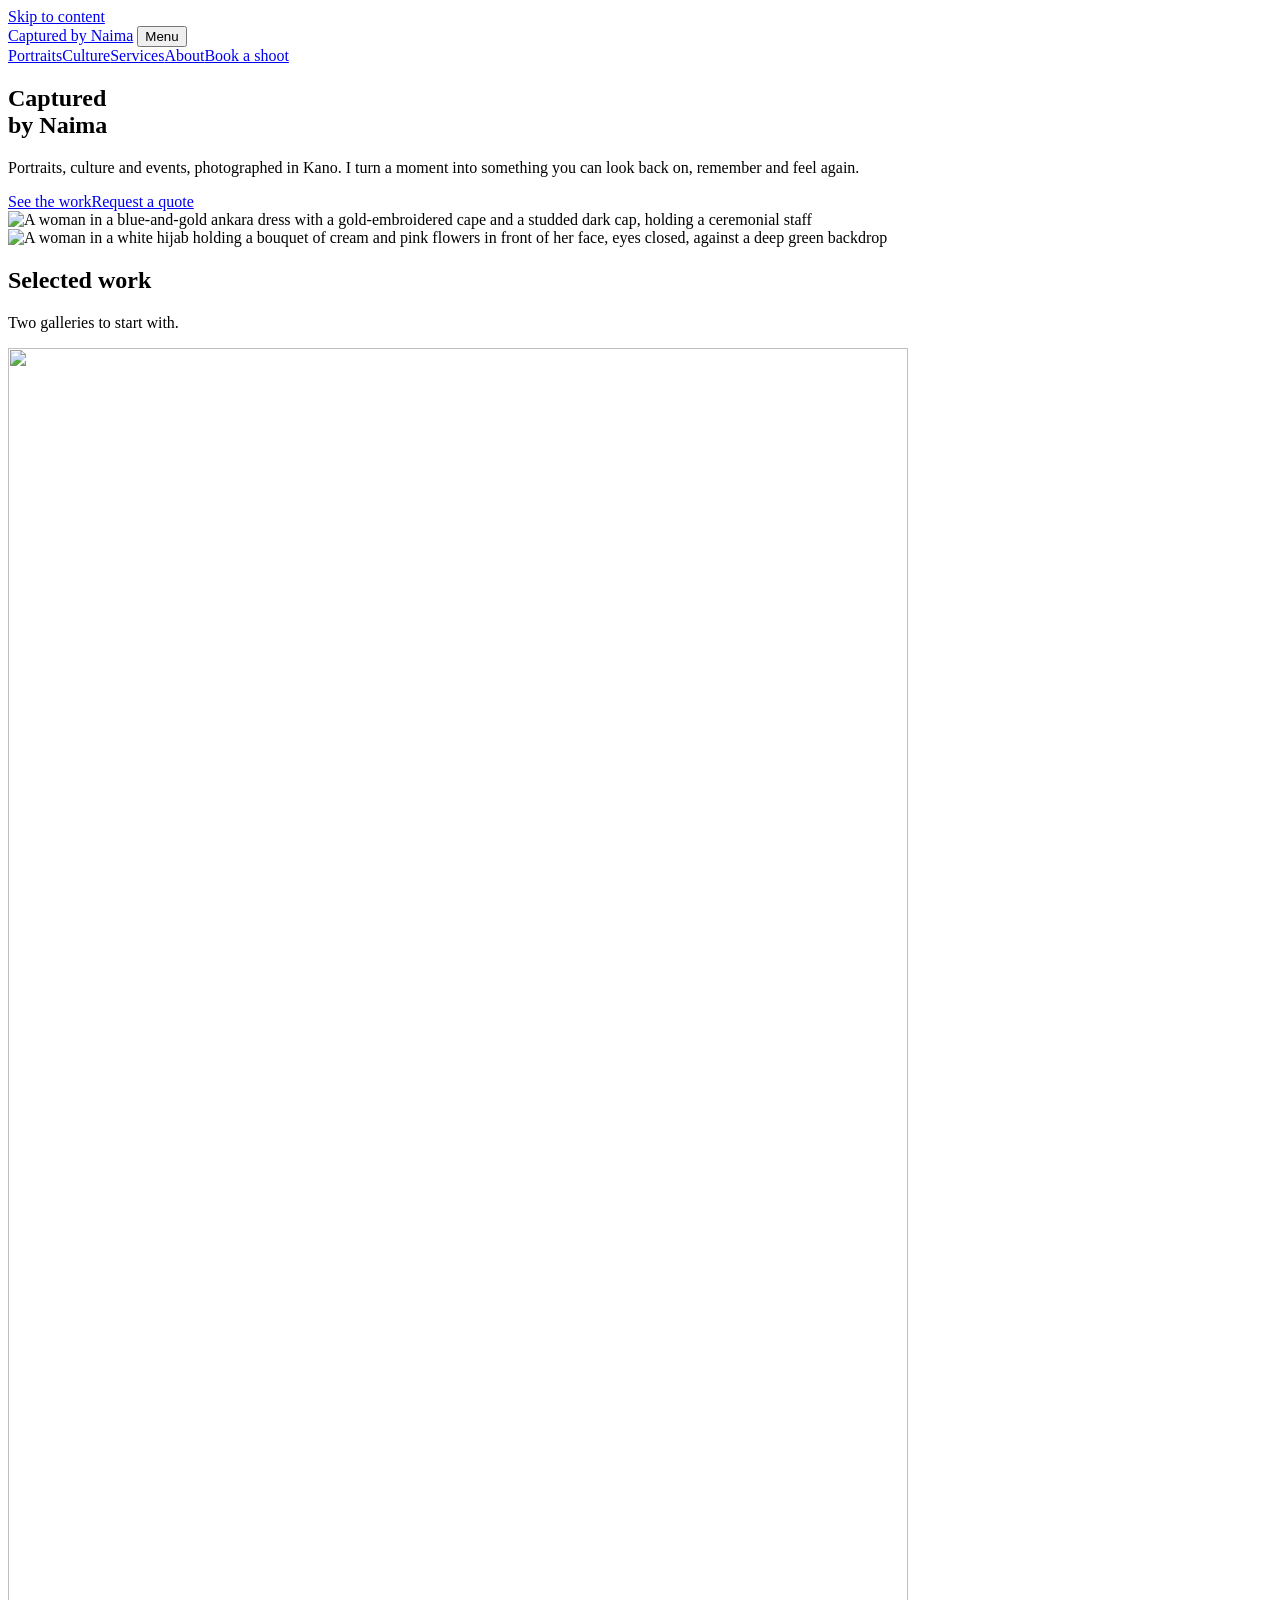
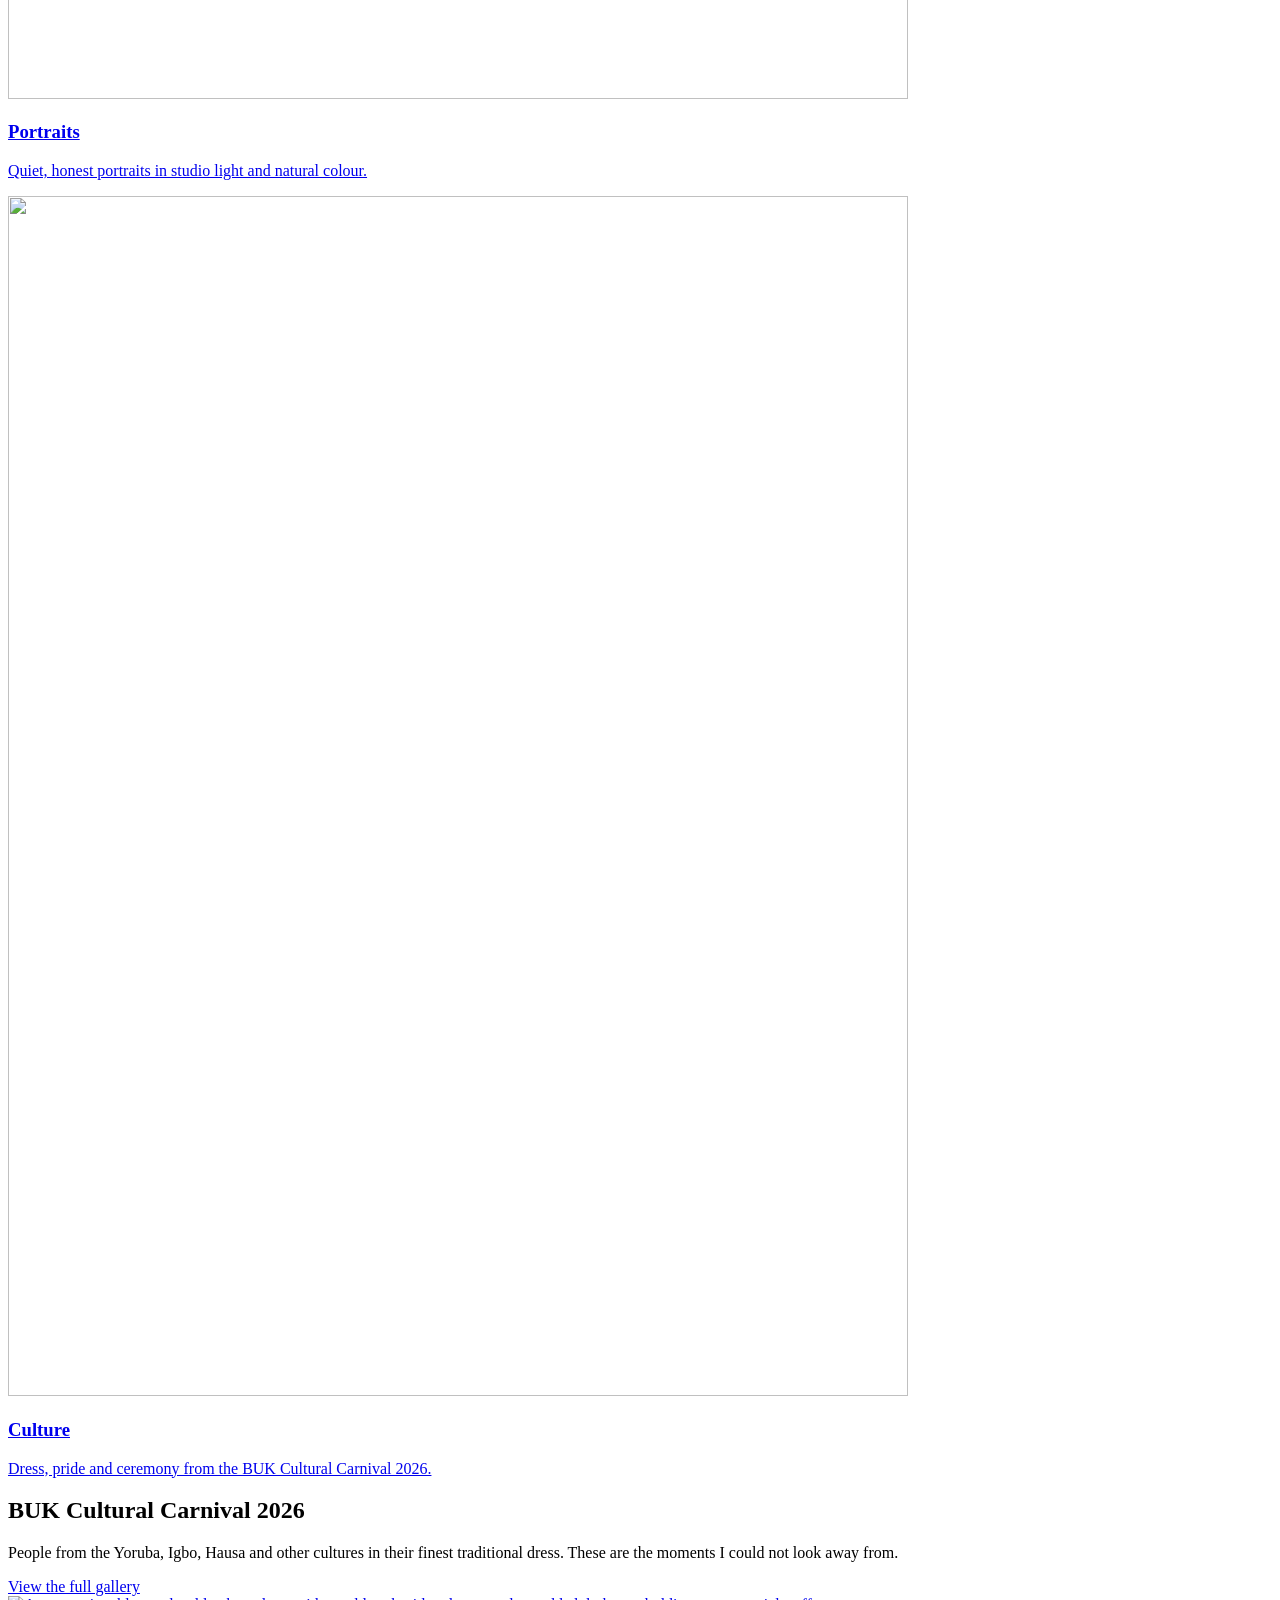
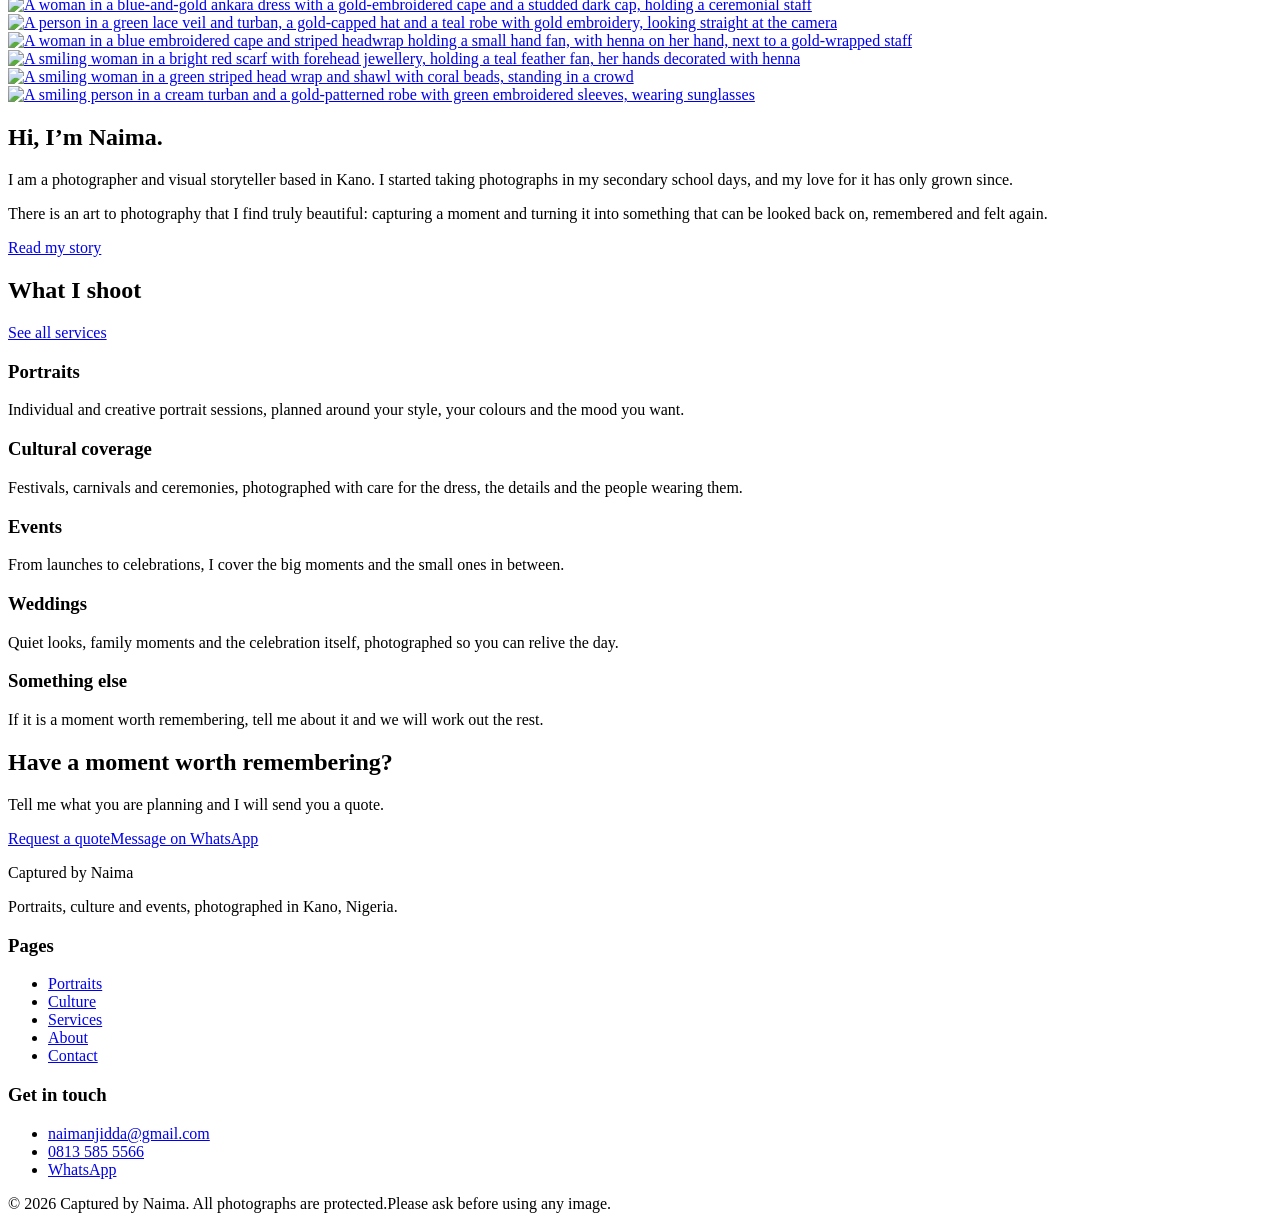
==== index.html @ 4e812ef2 "Add files via upload" ====
<!DOCTYPE html>
<html lang="en">
<head>
<meta charset="utf-8">
<meta name="viewport" content="width=device-width, initial-scale=1">
<title>Captured by Naima | Photographer in Kano, Nigeria</title>
<meta name="description" content="Naima is a photographer and visual storyteller in Kano, Nigeria. Portraits, cultural coverage, events and weddings. Request a quote.">
<meta name="theme-color" content="#111833">
<link rel="icon" href="favicon.svg" type="image/svg+xml">
<link rel="canonical" href="https://capturedbynaima.github.io/">
<meta property="og:type" content="website">
<meta property="og:site_name" content="Captured by Naima">
<meta property="og:title" content="Captured by Naima | Photographer in Kano, Nigeria">
<meta property="og:description" content="Naima is a photographer and visual storyteller in Kano, Nigeria. Portraits, cultural coverage, events and weddings. Request a quote.">
<meta property="og:url" content="https://capturedbynaima.github.io/">
<meta property="og:image" content="https://capturedbynaima.github.io/images/og-share.jpg">
<meta name="twitter:card" content="summary_large_image">
<link rel="preconnect" href="https://fonts.googleapis.com">
<link rel="preconnect" href="https://fonts.gstatic.com" crossorigin>
<link href="https://fonts.googleapis.com/css2?family=Fraunces:ital,opsz,wght@0,9..144,400..650;1,9..144,400..600&family=Instrument+Sans:wght@400;500;600&display=swap" rel="stylesheet">
<link rel="stylesheet" href="css/style.css">
</head>
<body>
<a class="skip" href="#main">Skip to content</a>
<header class="site-header"><div class="wrap">
  <a class="brand" href="index.html" aria-label="Captured by Naima, home">Captured by Naima</a>
  <button class="nav-toggle" type="button" aria-expanded="false" aria-controls="site-nav">Menu</button>
  <nav class="site-nav" id="site-nav" aria-label="Main"><a href="portraits.html">Portraits</a><a href="culture.html">Culture</a><a href="services.html">Services</a><a href="about.html">About</a><a class="btn" href="contact.html">Book a shoot</a></nav>
</div></header>
<main id="main">

<section class="hero"><div class="wrap">
  <div>
    <h1>Captured<br>by Naima</h1>
    <p class="lede">Portraits, culture and events, photographed in Kano. I turn a moment into something you can look back on, remember and feel again.</p>
    <div class="btn-row"><a class="btn" href="#work">See the work</a><a class="textlink" href="contact.html">Request a quote</a></div>
  </div>
  <div class="hero-art">
    <div class="hero-main"><img src="images/thumbs/carnival-gold-cap-staff.jpg" width="900" height="1200" alt="A woman in a blue-and-gold ankara dress with a gold-embroidered cape and a studded dark cap, holding a ceremonial staff" fetchpriority="high"></div>
    <div class="hero-inset"><img src="images/thumbs/portrait-white-flowers.jpg" width="900" height="1351" alt="A woman in a white hijab holding a bouquet of cream and pink flowers in front of her face, eyes closed, against a deep green backdrop" fetchpriority="high"></div>
  </div>
</div></section>

<section class="section deep" id="work"><div class="wrap">
  <div class="section-head"><h2>Selected work</h2><p>Two galleries to start with.</p></div>
  <div class="work-grid">
    <a class="tile" href="portraits.html"><img src="images/thumbs/portrait-green-hijab-studio.jpg" width="900" height="1351" alt="" loading="lazy" decoding="async">
      <div class="tile-text"><h3>Portraits</h3><p>Quiet, honest portraits in studio light and natural colour.</p></div></a>
    <a class="tile" href="culture.html"><img src="images/thumbs/carnival-green-veil.jpg" width="900" height="1200" alt="" loading="lazy" decoding="async">
      <div class="tile-text"><h3>Culture</h3><p>Dress, pride and ceremony from the BUK Cultural Carnival 2026.</p></div></a>
  </div>
</div></section>

<section class="section"><div class="wrap">
  <div class="section-head">
    <div><h2>BUK Cultural Carnival 2026</h2>
    <p>People from the Yoruba, Igbo, Hausa and other cultures in their finest traditional dress. These are the moments I could not look away from.</p></div>
    <a class="textlink" href="culture.html">View the full gallery</a>
  </div>
  <div class="strip">
    <a href="culture.html" aria-label="Regal in blue and gold: a studded cap, a ceremonial staff, perfect stillness."><img src="images/thumbs/carnival-gold-cap-staff.jpg" width="900" height="1200" alt="A woman in a blue-and-gold ankara dress with a gold-embroidered cape and a studded dark cap, holding a ceremonial staff" loading="lazy" decoding="async"></a><a href="culture.html" aria-label="Green lace, gold thread, and a gaze that says everything."><img src="images/thumbs/carnival-green-veil.jpg" width="900" height="1200" alt="A person in a green lace veil and turban, a gold-capped hat and a teal robe with gold embroidery, looking straight at the camera" loading="lazy" decoding="async"></a><a href="culture.html" aria-label="Blue and silver embroidery, henna, and a moment of calm in the heat."><img src="images/thumbs/carnival-blue-embroidery.jpg" width="900" height="1200" alt="A woman in a blue embroidered cape and striped headwrap holding a small hand fan, with henna on her hand, next to a gold-wrapped staff" loading="lazy" decoding="async"></a><a href="culture.html" aria-label="A red scarf, bold jewellery, a feather fan, and a knowing smile."><img src="images/thumbs/carnival-red-scarf-fan.jpg" width="755" height="1400" alt="A smiling woman in a bright red scarf with forehead jewellery, holding a teal feather fan, her hands decorated with henna" loading="lazy" decoding="async"></a><a href="culture.html" aria-label="Bold stripes and coral beads in the afternoon light."><img src="images/thumbs/carnival-striped-wrap.jpg" width="900" height="1200" alt="A smiling woman in a green striped head wrap and shawl with coral beads, standing in a crowd" loading="lazy" decoding="async"></a><a href="culture.html" aria-label="Cream and gold, worn with a grin."><img src="images/thumbs/carnival-cream-turban.jpg" width="900" height="1200" alt="A smiling person in a cream turban and a gold-patterned robe with green embroidered sleeves, wearing sunglasses" loading="lazy" decoding="async"></a>
  </div>
</div></section>

<section class="section paper"><div class="wrap">
  <div class="section-head"><h2>Hi, I&rsquo;m Naima.</h2></div>
  <p class="lede">I am a photographer and visual storyteller based in Kano. I started taking photographs in my secondary school days, and my love for it has only grown since.</p>
  <p>There is an art to photography that I find truly beautiful: capturing a moment and turning it into something that can be looked back on, remembered and felt again.</p>
  <p><a class="textlink" href="about.html">Read my story</a></p>
</div></section>

<section class="section"><div class="wrap">
  <div class="section-head"><h2>What I shoot</h2><a class="textlink" href="services.html">See all services</a></div>
  <div class="rows"><div class="row"><h3>Portraits</h3><p>Individual and creative portrait sessions, planned around your style, your colours and the mood you want.</p></div><div class="row"><h3>Cultural coverage</h3><p>Festivals, carnivals and ceremonies, photographed with care for the dress, the details and the people wearing them.</p></div><div class="row"><h3>Events</h3><p>From launches to celebrations, I cover the big moments and the small ones in between.</p></div><div class="row"><h3>Weddings</h3><p>Quiet looks, family moments and the celebration itself, photographed so you can relive the day.</p></div><div class="row"><h3>Something else</h3><p>If it is a moment worth remembering, tell me about it and we will work out the rest.</p></div></div>
</div></section>

<section class="section cta paper"><div class="wrap">
  <h2>Have a moment worth remembering?</h2>
  <p>Tell me what you are planning and I will send you a quote.</p>
  <div class="btn-row"><a class="btn" href="contact.html">Request a quote</a><a class="btn btn-ghost" href="https://wa.me/2348135855566" rel="noopener">Message on WhatsApp</a></div>
</div></section>

</main>
<footer class="site-footer"><div class="wrap">
  <div class="footer-grid">
    <div><p class="footer-brand">Captured by Naima</p><p class="muted">Portraits, culture and events, photographed in Kano, Nigeria.</p></div>
    <div><h3>Pages</h3><ul><li><a href="portraits.html">Portraits</a></li><li><a href="culture.html">Culture</a></li><li><a href="services.html">Services</a></li><li><a href="about.html">About</a></li><li><a href="contact.html">Contact</a></li></ul></div>
    <div><h3>Get in touch</h3><ul>
      <li><a href="mailto:naimanjidda@gmail.com">naimanjidda@gmail.com</a></li>
      <li><a href="tel:+2348135855566">0813 585 5566</a></li>
      <li><a href="https://wa.me/2348135855566" rel="noopener">WhatsApp</a></li></ul></div>
  </div>
  <div class="legal"><span>&copy; <span id="year">2026</span> Captured by Naima. All photographs are protected.</span><span>Please ask before using any image.</span></div>
</div></footer>
<script src="js/main.js" defer></script>
</body>
</html>
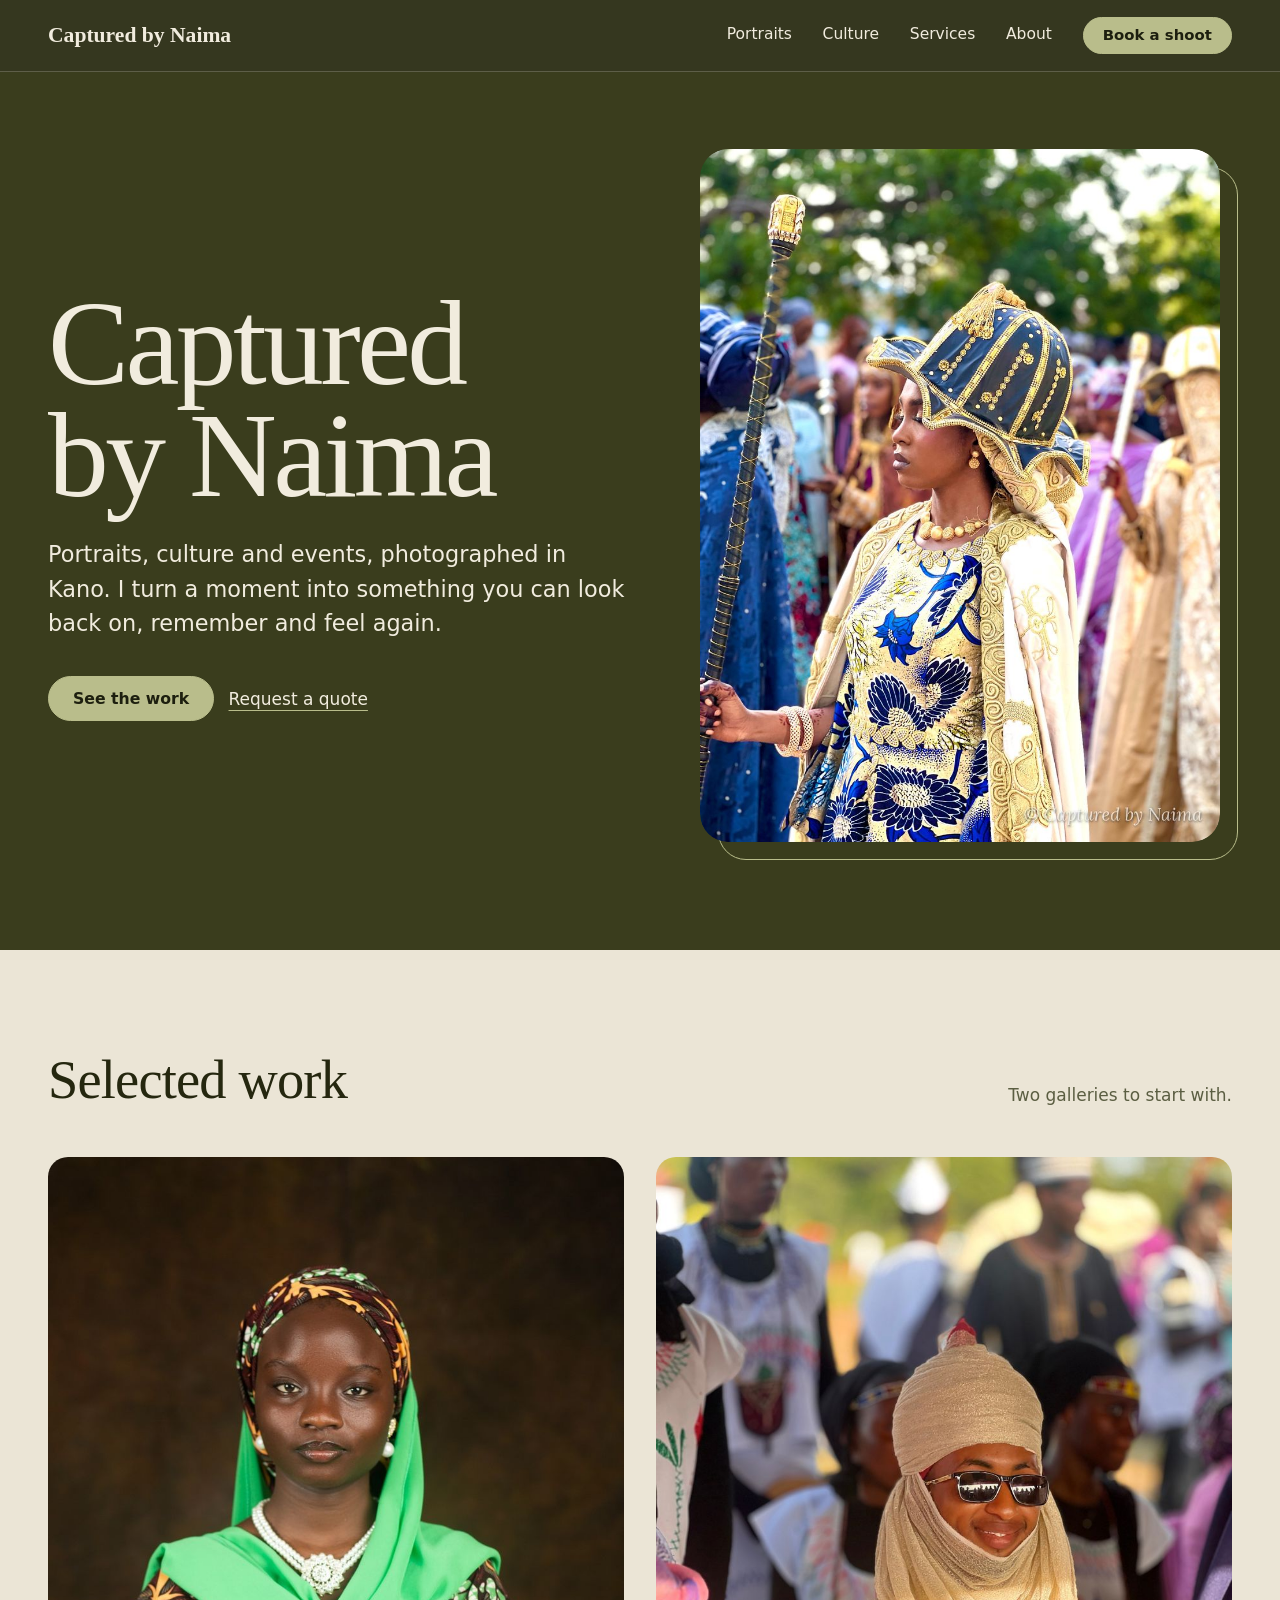
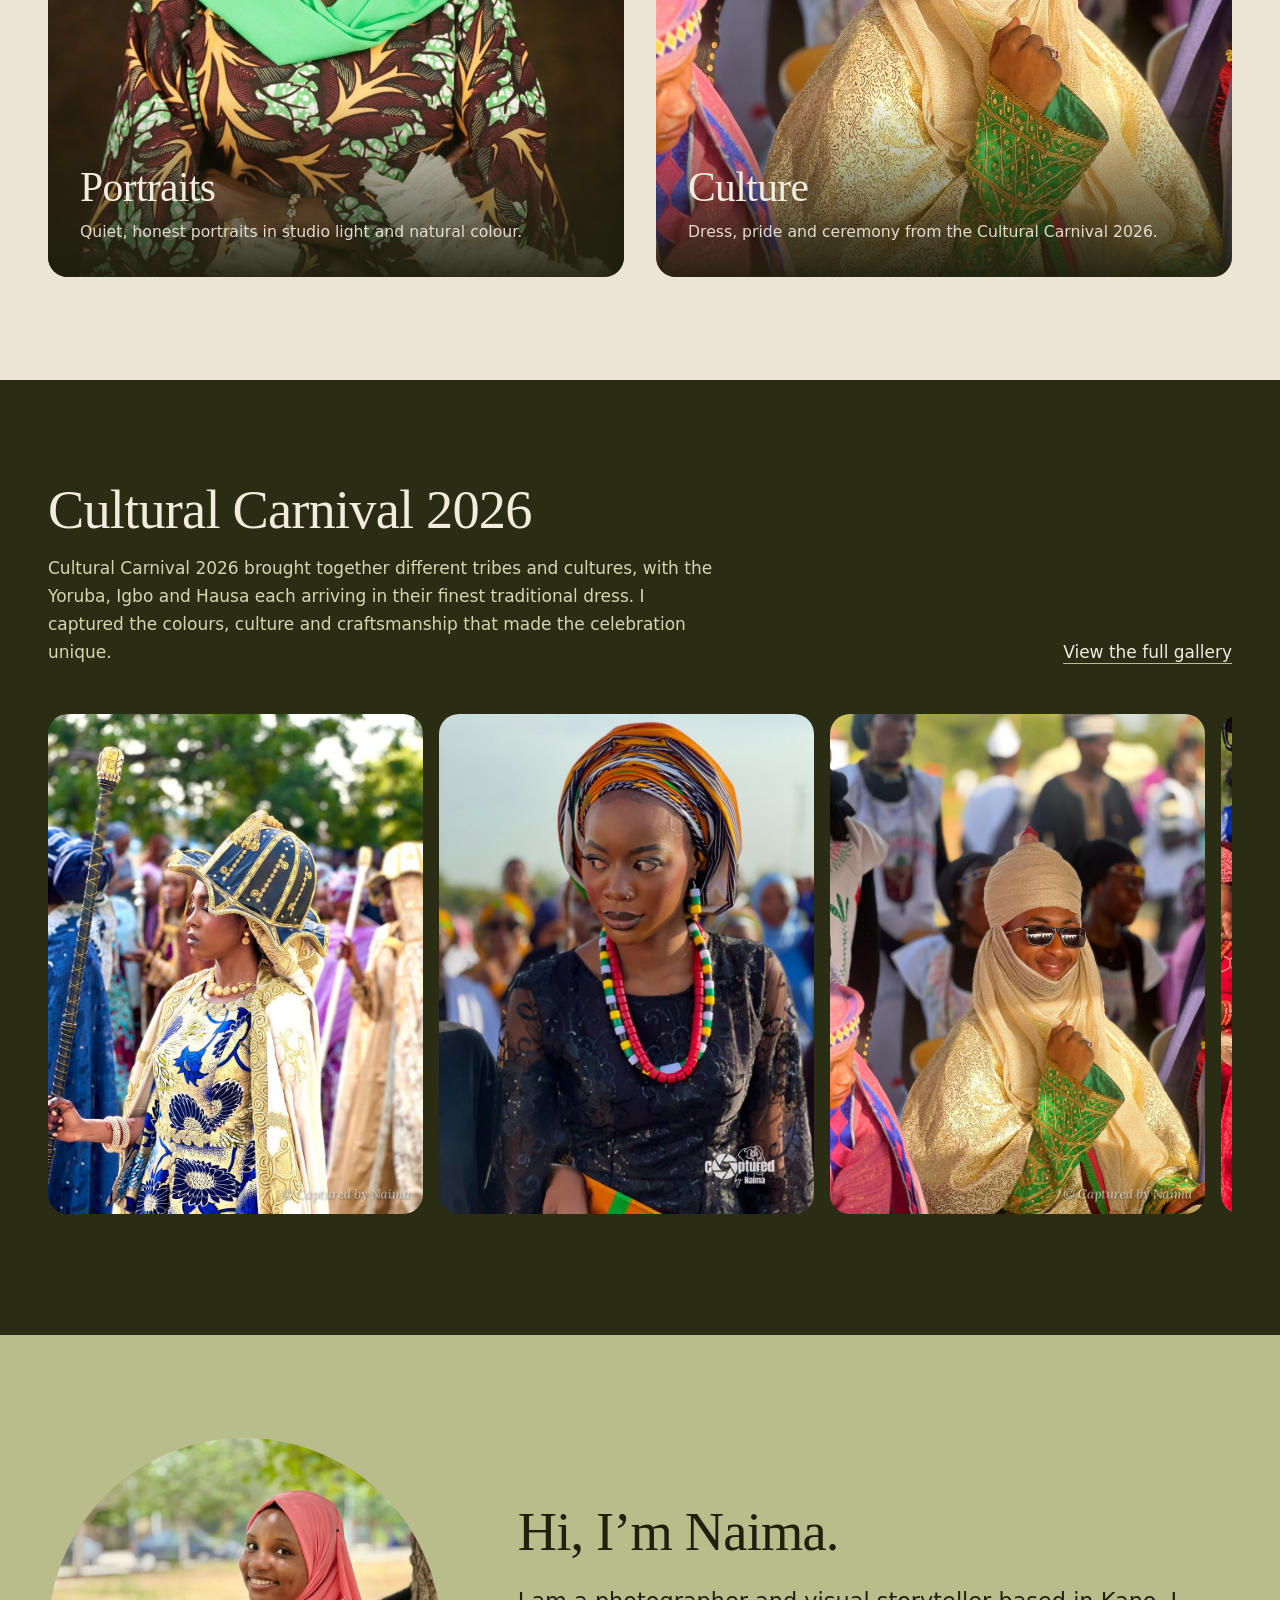
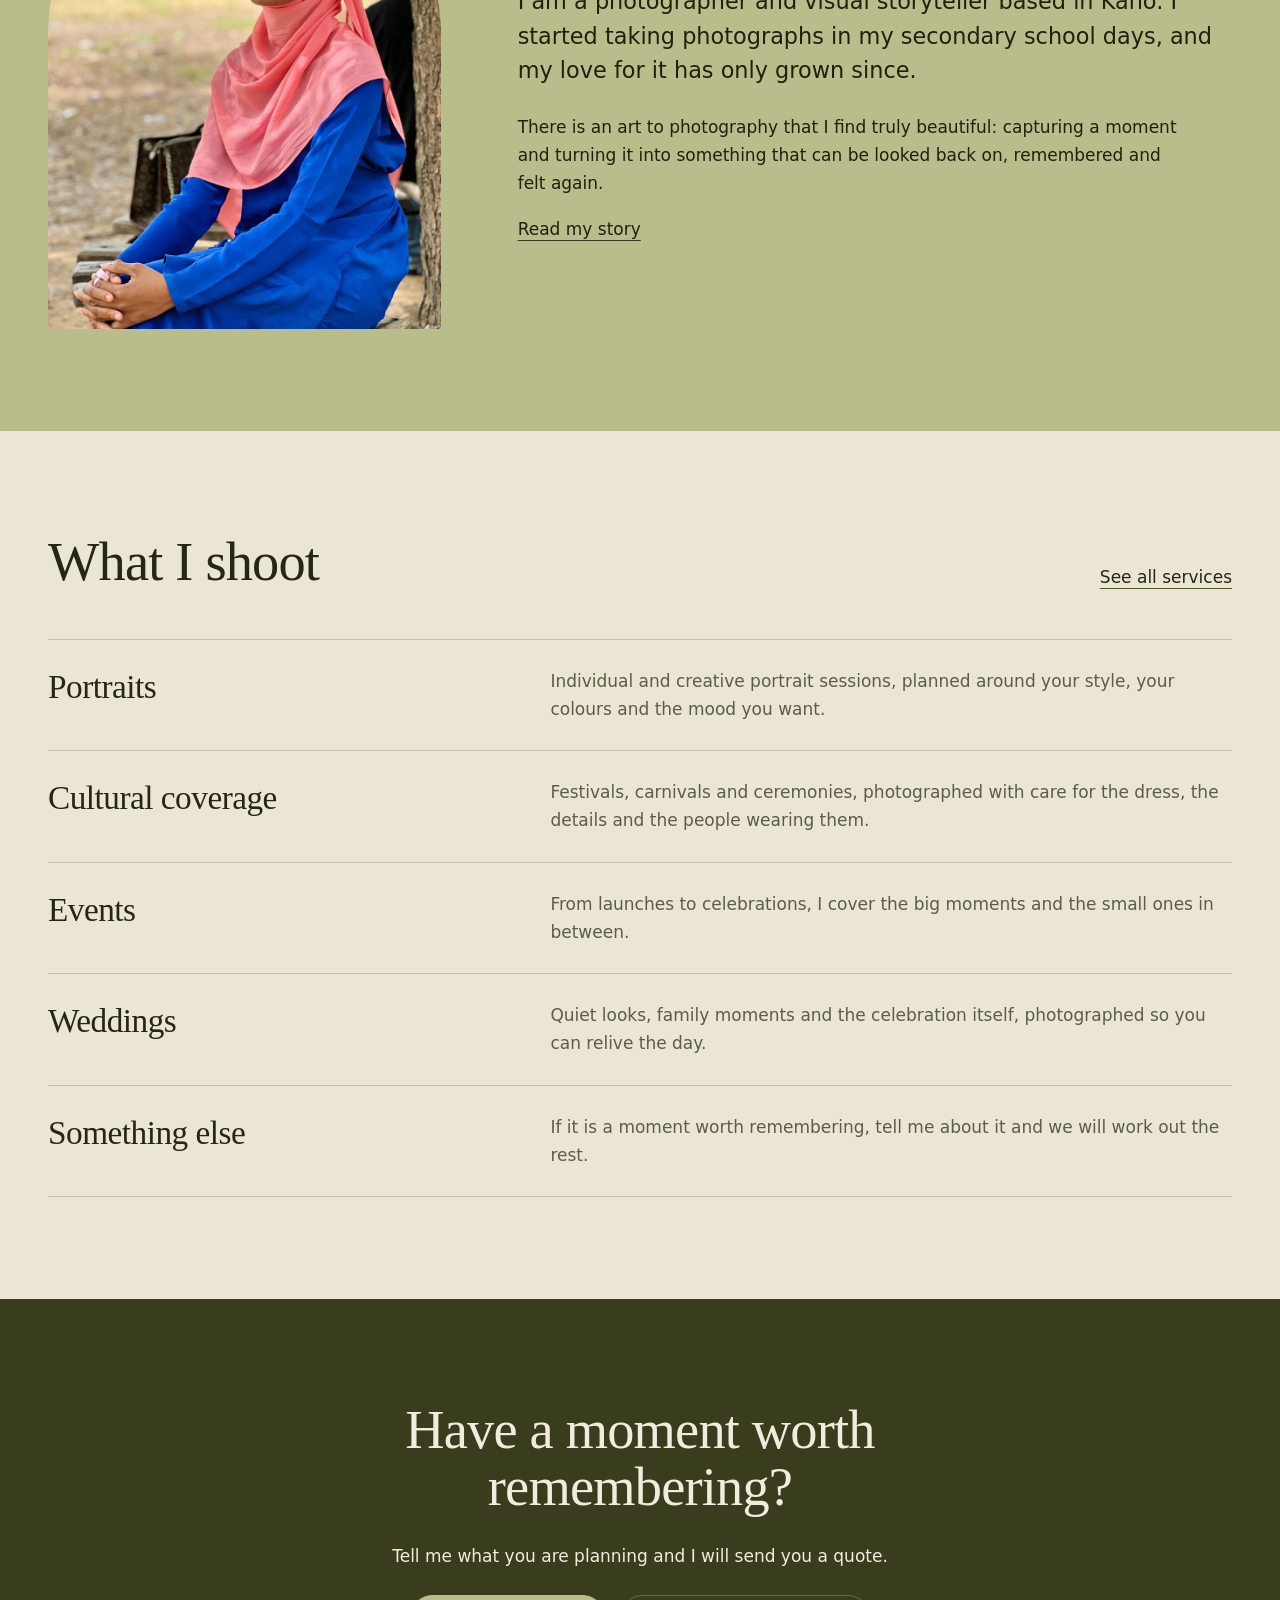
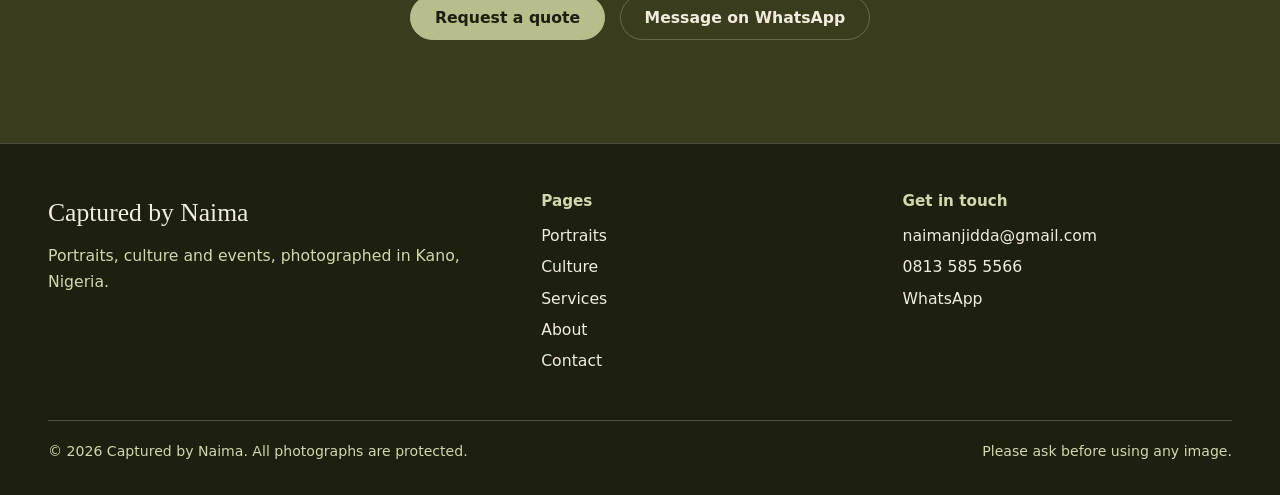
==== commit 322d406a: "Add files via upload" ====
--- a/index.html
+++ b/index.html
@@ -5,7 +5,7 @@
 <meta name="viewport" content="width=device-width, initial-scale=1">
 <title>Captured by Naima | Photographer in Kano, Nigeria</title>
 <meta name="description" content="Naima is a photographer and visual storyteller in Kano, Nigeria. Portraits, cultural coverage, events and weddings. Request a quote.">
-<meta name="theme-color" content="#111833">
+<meta name="theme-color" content="#2a2c14">
 <link rel="icon" href="favicon.svg" type="image/svg+xml">
 <link rel="canonical" href="https://capturedbynaima.github.io/">
 <meta property="og:type" content="website">
@@ -22,51 +22,48 @@
 </head>
 <body>
 <a class="skip" href="#main">Skip to content</a>
-<header class="site-header"><div class="wrap">
+<header class="site-header t-deep"><div class="wrap">
   <a class="brand" href="index.html" aria-label="Captured by Naima, home">Captured by Naima</a>
   <button class="nav-toggle" type="button" aria-expanded="false" aria-controls="site-nav">Menu</button>
   <nav class="site-nav" id="site-nav" aria-label="Main"><a href="portraits.html">Portraits</a><a href="culture.html">Culture</a><a href="services.html">Services</a><a href="about.html">About</a><a class="btn" href="contact.html">Book a shoot</a></nav>
 </div></header>
 <main id="main">
 
-<section class="hero"><div class="wrap">
+<section class="hero t-olive"><div class="wrap">
   <div>
     <h1>Captured<br>by Naima</h1>
     <p class="lede">Portraits, culture and events, photographed in Kano. I turn a moment into something you can look back on, remember and feel again.</p>
     <div class="btn-row"><a class="btn" href="#work">See the work</a><a class="textlink" href="contact.html">Request a quote</a></div>
   </div>
-  <div class="hero-art">
-    <div class="hero-main"><img src="images/thumbs/carnival-gold-cap-staff.jpg" width="900" height="1200" alt="A woman in a blue-and-gold ankara dress with a gold-embroidered cape and a studded dark cap, holding a ceremonial staff" fetchpriority="high"></div>
-    <div class="hero-inset"><img src="images/thumbs/portrait-white-flowers.jpg" width="900" height="1351" alt="A woman in a white hijab holding a bouquet of cream and pink flowers in front of her face, eyes closed, against a deep green backdrop" fetchpriority="high"></div>
-  </div>
+  <div class="hero-art"><img src="images/thumbs/carnival-gold-cap-staff.jpg" width="900" height="1200" alt="A woman in a blue-and-gold ankara dress with a gold-embroidered cape and a studded dark cap, holding a ceremonial staff" fetchpriority="high"></div>
 </div></section>
 
-<section class="section deep" id="work"><div class="wrap">
+<section class="section" id="work"><div class="wrap">
   <div class="section-head"><h2>Selected work</h2><p>Two galleries to start with.</p></div>
   <div class="work-grid">
     <a class="tile" href="portraits.html"><img src="images/thumbs/portrait-green-hijab-studio.jpg" width="900" height="1351" alt="" loading="lazy" decoding="async">
       <div class="tile-text"><h3>Portraits</h3><p>Quiet, honest portraits in studio light and natural colour.</p></div></a>
-    <a class="tile" href="culture.html"><img src="images/thumbs/carnival-green-veil.jpg" width="900" height="1200" alt="" loading="lazy" decoding="async">
-      <div class="tile-text"><h3>Culture</h3><p>Dress, pride and ceremony from the BUK Cultural Carnival 2026.</p></div></a>
+    <a class="tile" href="culture.html"><img src="images/thumbs/carnival-cream-turban.jpg" width="900" height="1200" alt="" loading="lazy" decoding="async">
+      <div class="tile-text"><h3>Culture</h3><p>Dress, pride and ceremony from the Cultural Carnival 2026.</p></div></a>
   </div>
 </div></section>
 
-<section class="section"><div class="wrap">
+<section class="section t-deep"><div class="wrap">
   <div class="section-head">
-    <div><h2>BUK Cultural Carnival 2026</h2>
-    <p>People from the Yoruba, Igbo, Hausa and other cultures in their finest traditional dress. These are the moments I could not look away from.</p></div>
+    <div><h2>Cultural Carnival 2026</h2><p>Cultural Carnival 2026 brought together different tribes and cultures, with the Yoruba, Igbo and Hausa each arriving in their finest traditional dress. I captured the colours, culture and craftsmanship that made the celebration unique.</p></div>
     <a class="textlink" href="culture.html">View the full gallery</a>
   </div>
-  <div class="strip">
-    <a href="culture.html" aria-label="Regal in blue and gold: a studded cap, a ceremonial staff, perfect stillness."><img src="images/thumbs/carnival-gold-cap-staff.jpg" width="900" height="1200" alt="A woman in a blue-and-gold ankara dress with a gold-embroidered cape and a studded dark cap, holding a ceremonial staff" loading="lazy" decoding="async"></a><a href="culture.html" aria-label="Green lace, gold thread, and a gaze that says everything."><img src="images/thumbs/carnival-green-veil.jpg" width="900" height="1200" alt="A person in a green lace veil and turban, a gold-capped hat and a teal robe with gold embroidery, looking straight at the camera" loading="lazy" decoding="async"></a><a href="culture.html" aria-label="Blue and silver embroidery, henna, and a moment of calm in the heat."><img src="images/thumbs/carnival-blue-embroidery.jpg" width="900" height="1200" alt="A woman in a blue embroidered cape and striped headwrap holding a small hand fan, with henna on her hand, next to a gold-wrapped staff" loading="lazy" decoding="async"></a><a href="culture.html" aria-label="A red scarf, bold jewellery, a feather fan, and a knowing smile."><img src="images/thumbs/carnival-red-scarf-fan.jpg" width="755" height="1400" alt="A smiling woman in a bright red scarf with forehead jewellery, holding a teal feather fan, her hands decorated with henna" loading="lazy" decoding="async"></a><a href="culture.html" aria-label="Bold stripes and coral beads in the afternoon light."><img src="images/thumbs/carnival-striped-wrap.jpg" width="900" height="1200" alt="A smiling woman in a green striped head wrap and shawl with coral beads, standing in a crowd" loading="lazy" decoding="async"></a><a href="culture.html" aria-label="Cream and gold, worn with a grin."><img src="images/thumbs/carnival-cream-turban.jpg" width="900" height="1200" alt="A smiling person in a cream turban and a gold-patterned robe with green embroidered sleeves, wearing sunglasses" loading="lazy" decoding="async"></a>
-  </div>
+  <div class="strip"><a href="culture.html" aria-label="View the culture gallery"><img src="images/thumbs/carnival-gold-cap-staff.jpg" width="900" height="1200" alt="A woman in a blue-and-gold ankara dress with a gold-embroidered cape and a studded dark cap, holding a ceremonial staff" loading="lazy" decoding="async"></a><a href="culture.html" aria-label="View the culture gallery"><img src="images/thumbs/carnival-beaded-necklace.jpg" width="900" height="1200" alt="A woman in a black lace top and a striped orange headwrap, wearing a chunky red, green, white and yellow beaded necklace, glancing to the side" loading="lazy" decoding="async"></a><a href="culture.html" aria-label="View the culture gallery"><img src="images/thumbs/carnival-cream-turban.jpg" width="900" height="1200" alt="A smiling person in a cream turban and a gold-patterned robe with green embroidered sleeves, wearing sunglasses" loading="lazy" decoding="async"></a><a href="culture.html" aria-label="View the culture gallery"><img src="images/thumbs/carnival-red-attire.jpg" width="604" height="1280" alt="A person in a red embroidered robe and red cap with coral beads, wearing sunglasses and holding a tissue to their face, seated beside a black staff" loading="lazy" decoding="async"></a><a href="culture.html" aria-label="View the culture gallery"><img src="images/thumbs/carnival-green-veil.jpg" width="900" height="1200" alt="A person in a green lace veil and turban, a gold-capped hat and a teal robe with gold embroidery, looking straight at the camera" loading="lazy" decoding="async"></a><a href="culture.html" aria-label="View the culture gallery"><img src="images/thumbs/carnival-red-scarf-fan.jpg" width="755" height="1400" alt="A smiling woman in a bright red scarf with forehead jewellery, holding a teal feather fan, her hands decorated with henna" loading="lazy" decoding="async"></a><a href="culture.html" aria-label="View the culture gallery"><img src="images/thumbs/carnival-blue-embroidery.jpg" width="900" height="1200" alt="A woman in a blue embroidered cape and striped headwrap holding a small hand fan, with henna on her hand, next to a gold-wrapped staff" loading="lazy" decoding="async"></a></div>
 </div></section>
 
-<section class="section paper"><div class="wrap">
-  <div class="section-head"><h2>Hi, I&rsquo;m Naima.</h2></div>
-  <p class="lede">I am a photographer and visual storyteller based in Kano. I started taking photographs in my secondary school days, and my love for it has only grown since.</p>
-  <p>There is an art to photography that I find truly beautiful: capturing a moment and turning it into something that can be looked back on, remembered and felt again.</p>
-  <p><a class="textlink" href="about.html">Read my story</a></p>
+<section class="section t-sage"><div class="wrap teaser">
+  <img src="images/thumbs/naima.jpg" width="900" height="1200" alt="Naima, the photographer, smiling in a coral pink hijab and a bright blue dress, seated outdoors under a tree" loading="lazy" decoding="async">
+  <div>
+    <h2 style="margin-bottom:1.4rem">Hi, I&rsquo;m Naima.</h2>
+    <p class="lede">I am a photographer and visual storyteller based in Kano. I started taking photographs in my secondary school days, and my love for it has only grown since.</p>
+    <p>There is an art to photography that I find truly beautiful: capturing a moment and turning it into something that can be looked back on, remembered and felt again.</p>
+    <p><a class="textlink" href="about.html">Read my story</a></p>
+  </div>
 </div></section>
 
 <section class="section"><div class="wrap">
@@ -74,14 +71,14 @@
   <div class="rows"><div class="row"><h3>Portraits</h3><p>Individual and creative portrait sessions, planned around your style, your colours and the mood you want.</p></div><div class="row"><h3>Cultural coverage</h3><p>Festivals, carnivals and ceremonies, photographed with care for the dress, the details and the people wearing them.</p></div><div class="row"><h3>Events</h3><p>From launches to celebrations, I cover the big moments and the small ones in between.</p></div><div class="row"><h3>Weddings</h3><p>Quiet looks, family moments and the celebration itself, photographed so you can relive the day.</p></div><div class="row"><h3>Something else</h3><p>If it is a moment worth remembering, tell me about it and we will work out the rest.</p></div></div>
 </div></section>
 
-<section class="section cta paper"><div class="wrap">
+<section class="section cta t-olive"><div class="wrap">
   <h2>Have a moment worth remembering?</h2>
   <p>Tell me what you are planning and I will send you a quote.</p>
   <div class="btn-row"><a class="btn" href="contact.html">Request a quote</a><a class="btn btn-ghost" href="https://wa.me/2348135855566" rel="noopener">Message on WhatsApp</a></div>
 </div></section>
 
 </main>
-<footer class="site-footer"><div class="wrap">
+<footer class="site-footer t-deep"><div class="wrap">
   <div class="footer-grid">
     <div><p class="footer-brand">Captured by Naima</p><p class="muted">Portraits, culture and events, photographed in Kano, Nigeria.</p></div>
     <div><h3>Pages</h3><ul><li><a href="portraits.html">Portraits</a></li><li><a href="culture.html">Culture</a></li><li><a href="services.html">Services</a></li><li><a href="about.html">About</a></li><li><a href="contact.html">Contact</a></li></ul></div>
--- a/css/style.css
+++ b/css/style.css
@@ -0,0 +1,222 @@
+/* Captured by Naima — olive and greige */
+:root {
+  --olive-950: #1d1f0f;
+  --olive-900: #2a2c14;
+  --olive-800: #3a3d1d;
+  --olive-700: #4f5328;
+  --olive-500: #7b8040;
+  --olive-300: #b9bd8b;
+  --olive-200: #d3d6ae;
+  --beige: #ebe5d6;
+  --greige: #dcd6c7;
+  --radius: 20px;
+  --display: "Fraunces", "Iowan Old Style", Georgia, serif;
+  --body: "Instrument Sans", "Segoe UI", system-ui, -apple-system, sans-serif;
+  --wrap: 1240px;
+  --pad: clamp(1.25rem, 4vw, 3rem);
+  --header-h: 72px;
+  /* default theme: beige */
+  --bg: var(--beige); --surface: var(--greige); --ink: #25270f; --muted: #5b5e42;
+  --line: rgba(37, 39, 15, .2); --btn-bg: var(--olive-800); --btn-ink: var(--beige); --accent: var(--olive-700);
+}
+.t-greige { --bg: var(--greige); --surface: var(--beige); }
+.t-olive { --bg: var(--olive-800); --surface: var(--olive-700); --ink: #f1ecde; --muted: var(--olive-200); --line: rgba(241, 236, 222, .24); --btn-bg: var(--olive-300); --btn-ink: var(--olive-950); --accent: var(--olive-300); }
+.t-deep { --bg: var(--olive-900); --surface: var(--olive-800); --ink: #f1ecde; --muted: var(--olive-200); --line: rgba(241, 236, 222, .22); --btn-bg: var(--olive-300); --btn-ink: var(--olive-950); --accent: var(--olive-300); }
+.t-sage { --bg: var(--olive-300); --surface: var(--olive-200); --ink: #1f210d; --muted: #3c3f1f; --line: rgba(31, 33, 13, .28); --btn-bg: var(--olive-800); --btn-ink: var(--beige); --accent: var(--olive-800); }
+.t-greige, .t-olive, .t-deep, .t-sage { background: var(--bg); color: var(--ink); }
+
+*, *::before, *::after { box-sizing: border-box; }
+html { scroll-behavior: smooth; -webkit-text-size-adjust: 100%; }
+body { margin: 0; background: var(--bg); color: var(--ink); font-family: var(--body); font-size: 1.0625rem; line-height: 1.65; -webkit-font-smoothing: antialiased; }
+img { display: block; max-width: 100%; height: auto; }
+a { color: inherit; }
+::selection { background: var(--olive-700); color: var(--beige); }
+:focus-visible { outline: 2px solid var(--accent); outline-offset: 3px; }
+.wrap { width: min(100% - 2 * var(--pad), var(--wrap)); margin-inline: auto; }
+.skip { position: absolute; left: -999px; top: 0; background: var(--olive-300); color: var(--olive-950); padding: .6rem 1rem; z-index: 100; }
+.skip:focus { left: 0; }
+
+/* Type */
+h1, h2, h3 { font-family: var(--display); font-weight: 500; line-height: 1.05; margin: 0; letter-spacing: -.015em; }
+h1 { font-size: clamp(2.8rem, 7vw, 5.6rem); }
+h2 { font-size: clamp(2rem, 4.4vw, 3.4rem); }
+h3 { font-size: clamp(1.35rem, 2.2vw, 1.8rem); line-height: 1.2; }
+p { margin: 0 0 1.1em; max-width: 62ch; }
+.lede { font-size: clamp(1.15rem, 1.8vw, 1.4rem); line-height: 1.55; max-width: 54ch; }
+.muted { color: var(--muted); }
+
+/* Buttons and links */
+.btn { display: inline-block; padding: .85rem 1.5rem; border: 1px solid var(--btn-bg); background: var(--btn-bg); color: var(--btn-ink); font: 600 .98rem/1 var(--body); text-decoration: none; cursor: pointer; border-radius: 999px; transition: background .2s, color .2s; }
+.btn:hover { background: transparent; color: var(--btn-bg); }
+.btn-ghost { background: transparent; color: var(--ink); border-color: var(--line); }
+.btn-ghost:hover { border-color: var(--ink); color: var(--ink); }
+.btn-row { display: flex; flex-wrap: wrap; gap: .9rem; align-items: center; }
+.textlink { text-decoration: underline; text-decoration-color: var(--accent); text-underline-offset: .3em; text-decoration-thickness: 1px; }
+.textlink:hover { text-decoration-thickness: 2px; }
+
+/* Header */
+.site-header { position: sticky; top: 0; z-index: 50; height: var(--header-h); background: rgba(42, 44, 20, .94); -webkit-backdrop-filter: blur(12px); backdrop-filter: blur(12px); border-bottom: 1px solid var(--line); }
+.site-header .wrap { height: 100%; display: flex; align-items: center; justify-content: space-between; gap: 1.5rem; }
+.brand { font-family: var(--display); font-size: 1.35rem; font-weight: 600; text-decoration: none; white-space: nowrap; }
+.site-nav { display: flex; align-items: center; gap: clamp(1rem, 2.4vw, 2.1rem); }
+.site-nav a { text-decoration: none; font-size: .97rem; padding: .3rem 0; border-bottom: 1px solid transparent; }
+.site-nav a:hover { border-color: var(--line); }
+.site-nav a[aria-current="page"] { border-color: var(--accent); }
+.site-nav .btn { padding: .6rem 1.2rem; font-size: .93rem; border: 1px solid var(--btn-bg); }
+.nav-toggle { display: none; background: none; border: 1px solid var(--line); color: var(--ink); padding: .5rem .9rem; font: 500 .95rem var(--body); cursor: pointer; border-radius: 999px; }
+
+/* Home hero */
+.hero { padding: clamp(2.5rem, 6vw, 5rem) 0 clamp(3rem, 7vw, 6rem); overflow: hidden; }
+.hero .wrap { display: grid; grid-template-columns: 1.05fr .95fr; gap: clamp(2rem, 6vw, 5rem); align-items: center; }
+.hero h1 { font-size: clamp(3.4rem, 9.5vw, 8.2rem); line-height: .92; letter-spacing: -.03em; margin-bottom: 1.6rem; }
+.hero .lede { margin-bottom: 2.2rem; }
+.hero-art { position: relative; isolation: isolate; margin: 0 18px 18px 0; max-width: 520px; justify-self: center; width: 100%; }
+.hero-art::before { content: ""; position: absolute; inset: 18px -18px -18px 18px; border: 1px solid var(--accent); border-radius: calc(var(--radius) + 8px); z-index: -1; }
+.hero-art img { width: 100%; aspect-ratio: 3 / 4; object-fit: cover; border-radius: calc(var(--radius) + 8px); animation: unveil 1.3s cubic-bezier(.2, .7, .2, 1) both; }
+@keyframes unveil { from { clip-path: inset(0 0 100% 0 round 28px); } to { clip-path: inset(0 0 0 0 round 28px); } }
+
+/* Sections */
+.section { padding: clamp(3.5rem, 8vw, 7rem) 0; }
+.section-head { display: flex; justify-content: space-between; align-items: end; gap: 2rem; flex-wrap: wrap; margin-bottom: clamp(1.8rem, 4vw, 3rem); }
+.section-head p { margin: .9rem 0 0; color: var(--muted); }
+
+/* Two doorways */
+.work-grid { display: grid; grid-template-columns: 1fr 1fr; gap: clamp(1rem, 2.5vw, 2rem); }
+.tile { position: relative; display: block; overflow: hidden; text-decoration: none; color: #f1ecde; border-radius: var(--radius); isolation: isolate; }
+.tile img { width: 100%; aspect-ratio: 4 / 5; object-fit: cover; object-position: 50% 22%; transition: transform .8s cubic-bezier(.2, .7, .2, 1); }
+.tile:hover img { transform: scale(1.04); }
+.tile-text { position: absolute; inset: auto 0 0 0; padding: 4rem clamp(1.2rem, 3vw, 2rem) clamp(1.2rem, 3vw, 2rem); background: linear-gradient(to top, rgba(29, 31, 15, .93), rgba(29, 31, 15, 0)); }
+.tile-text h3 { font-size: clamp(1.8rem, 3.4vw, 2.6rem); margin-bottom: .4rem; }
+.tile-text p { margin: 0; opacity: .9; font-size: .98rem; }
+
+/* Carnival strip */
+.strip { display: flex; gap: 1rem; overflow-x: auto; scroll-snap-type: x mandatory; padding-bottom: 1.2rem; scrollbar-color: var(--olive-300) var(--olive-700); }
+.strip a { flex: 0 0 auto; scroll-snap-align: start; height: min(64vh, 500px); display: block; }
+.strip img { height: 100%; width: auto; border-radius: var(--radius); }
+
+/* About teaser */
+.teaser { display: grid; grid-template-columns: .55fr 1fr; gap: clamp(2rem, 6vw, 5rem); align-items: center; }
+.teaser img { width: 100%; aspect-ratio: 4 / 5; object-fit: cover; border-radius: 999px 999px var(--radius) var(--radius); }
+
+/* Rows */
+.rows { border-top: 1px solid var(--line); }
+.row { display: grid; grid-template-columns: 1fr 1.5fr; gap: 1rem 3rem; padding: 1.7rem 0; border-bottom: 1px solid var(--line); }
+.row h3 { font-size: clamp(1.5rem, 2.6vw, 2.1rem); }
+.row p { margin: 0; color: var(--muted); }
+
+/* Inner page head */
+.page-head { padding: clamp(3rem, 7vw, 6rem) 0 clamp(1.8rem, 3vw, 3rem); }
+.page-head h1 { margin-bottom: 1.4rem; }
+.page-head .meta { margin-top: 1.4rem; color: var(--muted); font-size: .98rem; }
+
+/* Collage: staggered columns of different widths */
+.collage { display: grid; grid-template-columns: var(--cols, 1fr 1fr 1fr); gap: clamp(.8rem, 2vw, 1.5rem); align-items: stretch; padding-bottom: clamp(3rem, 7vw, 6rem); }
+.collage .col { display: flex; flex-direction: column; gap: clamp(.8rem, 2vw, 1.5rem); margin-top: var(--lift, 0); }
+.shot { margin: 0; }
+.shot button { display: block; width: 100%; padding: 0; border: 0; background: var(--surface); cursor: zoom-in; overflow: hidden; border-radius: var(--radius); }
+.shot--arch button { border-radius: 999px 999px var(--radius) var(--radius); }
+.shot img { width: 100%; transition: transform .7s cubic-bezier(.2, .7, .2, 1); }
+.shot button:hover img { transform: scale(1.04); }
+.note { flex: 1; min-height: 12rem; display: flex; align-items: center; padding: clamp(1.4rem, 3vw, 2.2rem); background: var(--bg); color: var(--ink); border-radius: var(--radius); font-family: var(--display); font-size: clamp(1.5rem, 2.8vw, 2.4rem); line-height: 1.15; letter-spacing: -.01em; }
+.note p { margin: 0; max-width: none; }
+
+/* Lightbox */
+.lightbox { position: fixed; inset: 0; z-index: 200; display: none; place-items: center; background: rgba(20, 22, 10, .96); padding: 1rem; }
+.lightbox[data-open="true"] { display: grid; }
+.lightbox img { max-height: calc(100vh - 2rem); max-width: 100%; width: auto; height: auto; object-fit: contain; border-radius: var(--radius); }
+.lb-btn { position: absolute; background: rgba(58, 61, 29, .85); color: #f1ecde; border: 1px solid rgba(241, 236, 222, .3); width: 3rem; height: 3rem; font-size: 1.5rem; line-height: 1; cursor: pointer; border-radius: 50%; }
+.lb-btn:hover { background: var(--olive-300); color: var(--olive-950); }
+.lb-close { top: 1rem; right: 1rem; }
+.lb-prev { left: 1rem; top: 50%; transform: translateY(-50%); }
+.lb-next { right: 1rem; top: 50%; transform: translateY(-50%); }
+
+/* About */
+.about-grid { display: grid; grid-template-columns: .8fr 1.2fr; gap: clamp(2rem, 6vw, 5rem); align-items: start; padding-bottom: clamp(3rem, 7vw, 6rem); }
+.about-photo { position: sticky; top: calc(var(--header-h) + 2rem); margin: 0; }
+.about-photo img { width: 100%; aspect-ratio: 4 / 5; object-fit: cover; border-radius: var(--radius); }
+.facts { margin: 2.2rem 0 0; border-top: 1px solid var(--line); }
+.facts div { display: grid; grid-template-columns: 9rem 1fr; gap: 1rem; padding: .95rem 0; border-bottom: 1px solid var(--line); }
+.facts dt { color: var(--muted); }
+.facts dd { margin: 0; }
+
+/* Process steps */
+.steps { list-style: none; margin: 0; padding: 0; counter-reset: step; border-top: 1px solid var(--line); }
+.steps li { counter-increment: step; display: grid; grid-template-columns: 3rem 1fr; gap: 1rem; padding: 1.2rem 0; border-bottom: 1px solid var(--line); }
+.steps li::before { content: counter(step); font-family: var(--display); font-size: 1.6rem; color: var(--accent); line-height: 1.2; }
+.steps strong { font-family: var(--display); font-weight: 500; font-size: 1.3rem; display: block; margin-bottom: .2rem; }
+.steps span { color: var(--muted); }
+
+/* Contact */
+.contact-grid { display: grid; grid-template-columns: .9fr 1.1fr; gap: clamp(2rem, 6vw, 5rem); padding-bottom: clamp(3rem, 7vw, 6rem); align-items: start; }
+.contact-list { margin: 0 0 2rem; border-top: 1px solid var(--line); }
+.contact-list div { padding: 1rem 0; border-bottom: 1px solid var(--line); }
+.contact-list dt { color: var(--muted); font-size: .92rem; }
+.contact-list dd { margin: .15rem 0 0; font-family: var(--display); font-size: 1.35rem; word-break: break-word; }
+.contact-list a { text-decoration: none; }
+.contact-list a:hover { color: var(--accent); }
+.form { background: var(--greige); padding: clamp(1.4rem, 3vw, 2.2rem); border-radius: var(--radius); }
+.form h2 { font-size: clamp(1.6rem, 3vw, 2.2rem); margin-bottom: .5rem; }
+.form > p { color: var(--muted); }
+.field { margin-bottom: 1.1rem; }
+.field label { display: block; margin-bottom: .35rem; font-size: .95rem; }
+.field input, .field select, .field textarea { width: 100%; padding: .8rem .95rem; background: var(--beige); color: var(--ink); border: 1px solid var(--line); font: inherit; border-radius: 12px; }
+.field textarea { min-height: 8rem; resize: vertical; }
+.field input:focus, .field select:focus, .field textarea:focus { outline: 2px solid var(--olive-700); outline-offset: 1px; }
+.form-note { font-size: .9rem; color: var(--muted); margin: 1rem 0 0; }
+
+/* CTA */
+.cta { text-align: center; }
+.cta .wrap { display: grid; justify-items: center; gap: 1.6rem; }
+.cta h2 { max-width: 18ch; }
+.cta p { margin: 0; max-width: 46ch; }
+
+/* Footer */
+.site-footer { border-top: 1px solid var(--line); padding: 3rem 0 2rem; font-size: .98rem; }
+.footer-grid { display: grid; grid-template-columns: 1.4fr 1fr 1fr; gap: 2rem; }
+.footer-grid h3 { font-family: var(--body); font-size: .95rem; font-weight: 600; color: var(--muted); margin-bottom: .8rem; letter-spacing: 0; }
+.footer-grid ul { list-style: none; margin: 0; padding: 0; }
+.footer-grid li { margin-bottom: .35rem; }
+.footer-grid a { text-decoration: none; }
+.footer-grid a:hover { color: var(--accent); }
+.footer-brand { font-family: var(--display); font-size: 1.6rem; margin-bottom: .6rem; }
+.legal { margin-top: 2.5rem; padding-top: 1.2rem; border-top: 1px solid var(--line); color: var(--muted); font-size: .88rem; display: flex; justify-content: space-between; gap: 1rem; flex-wrap: wrap; }
+.nf { min-height: 60vh; display: grid; align-content: center; justify-items: start; gap: 1.4rem; padding: 4rem 0; }
+
+/* Responsive */
+@media (max-width: 960px) {
+  .hero .wrap, .about-grid, .contact-grid, .teaser { grid-template-columns: 1fr; }
+  .teaser img { max-width: 340px; }
+  .about-photo { position: static; max-width: 420px; }
+  .row { grid-template-columns: 1fr; }
+  .footer-grid { grid-template-columns: 1fr 1fr; }
+  .footer-grid > :first-child { grid-column: 1 / -1; }
+}
+@media (max-width: 860px) {
+  .nav-toggle { display: block; }
+  .site-nav { position: absolute; top: var(--header-h); left: 0; right: 0; display: none; flex-direction: column; align-items: stretch; gap: 0; background: var(--olive-900); border-bottom: 1px solid var(--line); padding: .5rem var(--pad) 1.2rem; }
+  .site-nav[data-open="true"] { display: flex; }
+  .site-nav a { padding: .9rem 0; border-bottom: 1px solid var(--line); }
+  .site-nav .btn { margin-top: 1rem; text-align: center; padding: .9rem; }
+}
+@media (max-width: 760px) {
+  .collage { grid-template-columns: 1fr 1fr; }
+  .collage .col { margin-top: 0; }
+  .collage .col:nth-child(even) { margin-top: 2rem; }
+  .collage--three .col:first-child { grid-column: 1 / -1; }
+  .collage--three .col:nth-child(even) { margin-top: 0; }
+  .collage--three .col:last-child { margin-top: 2rem; }
+}
+@media (max-width: 640px) {
+  :root { --radius: 16px; }
+  .work-grid { grid-template-columns: 1fr; }
+  .facts div { grid-template-columns: 1fr; gap: .1rem; }
+  .lb-prev { left: .4rem; } .lb-next { right: .4rem; }
+  .footer-grid { grid-template-columns: 1fr; }
+}
+@media (prefers-reduced-motion: reduce) {
+  html { scroll-behavior: auto; }
+  .hero-art img { animation: none; }
+  .tile img, .shot img { transition: none; }
+}
+
+.site-footer { background: var(--olive-950); }
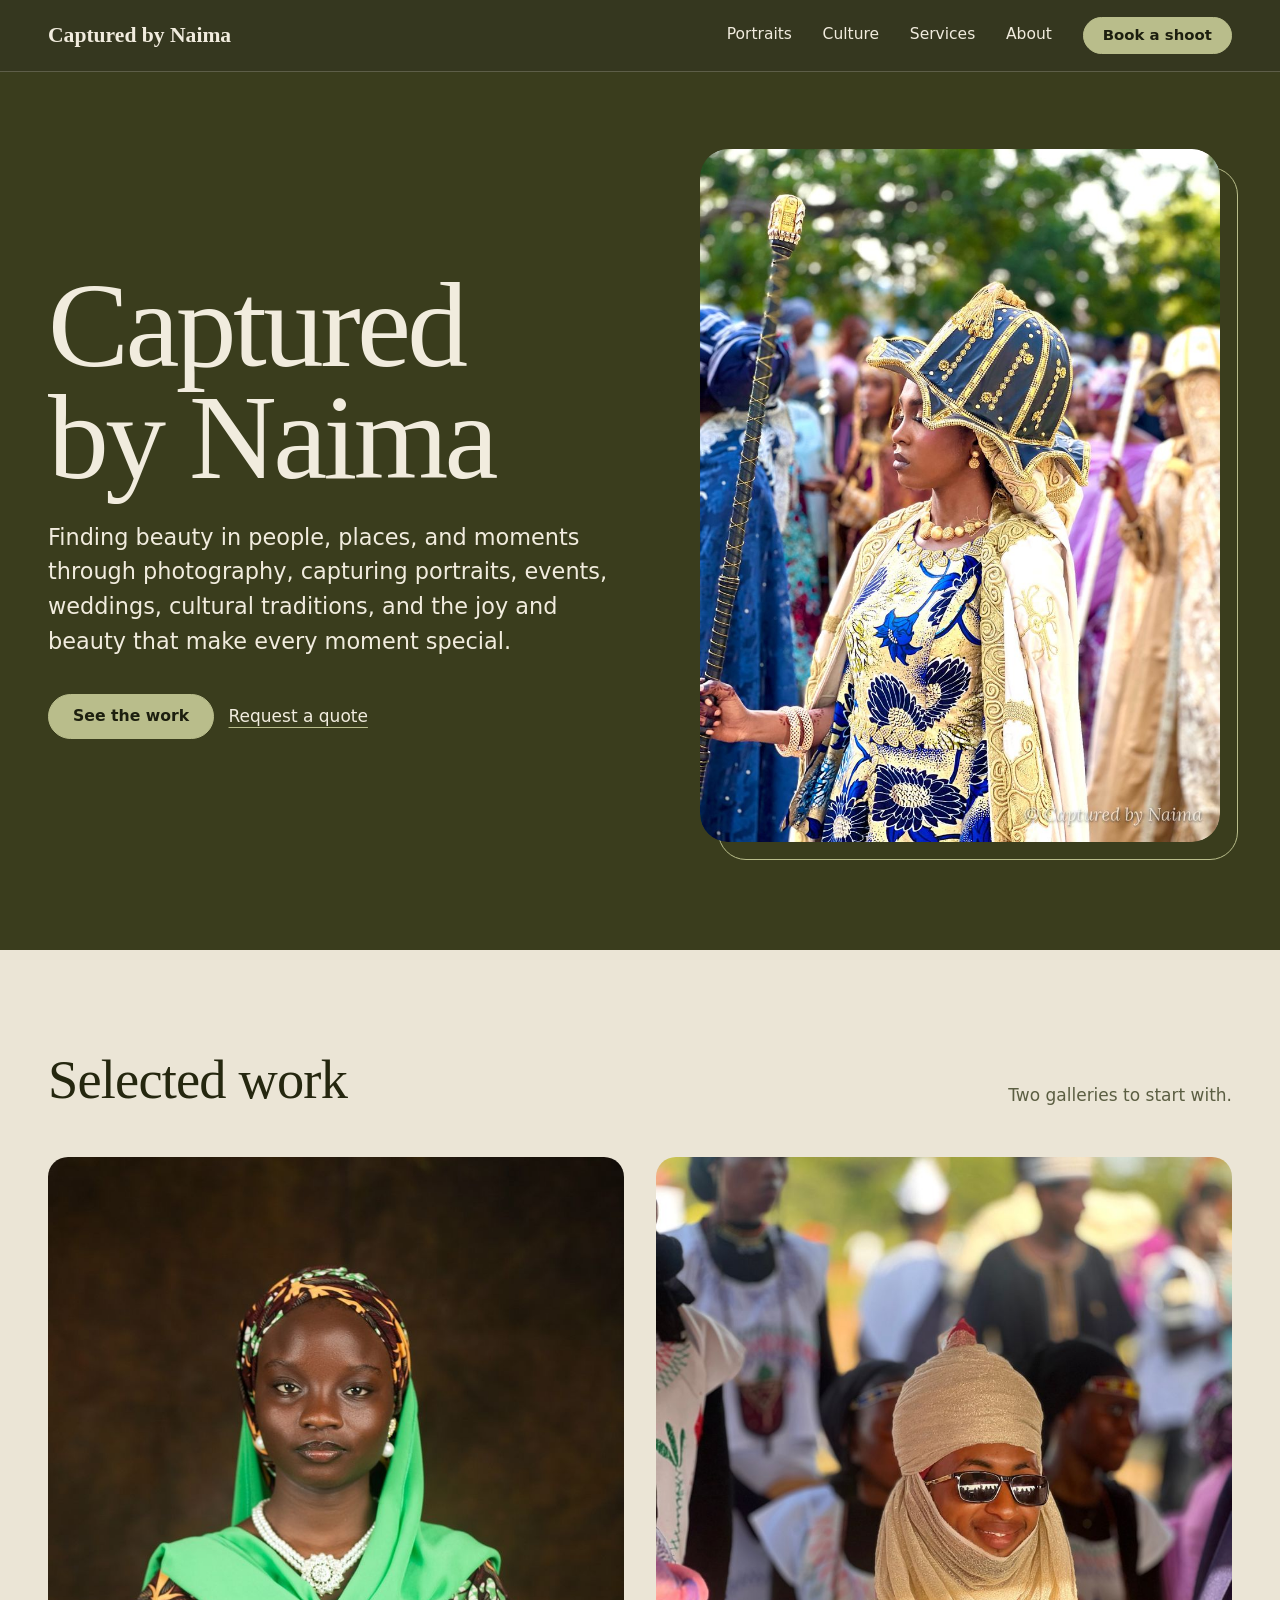
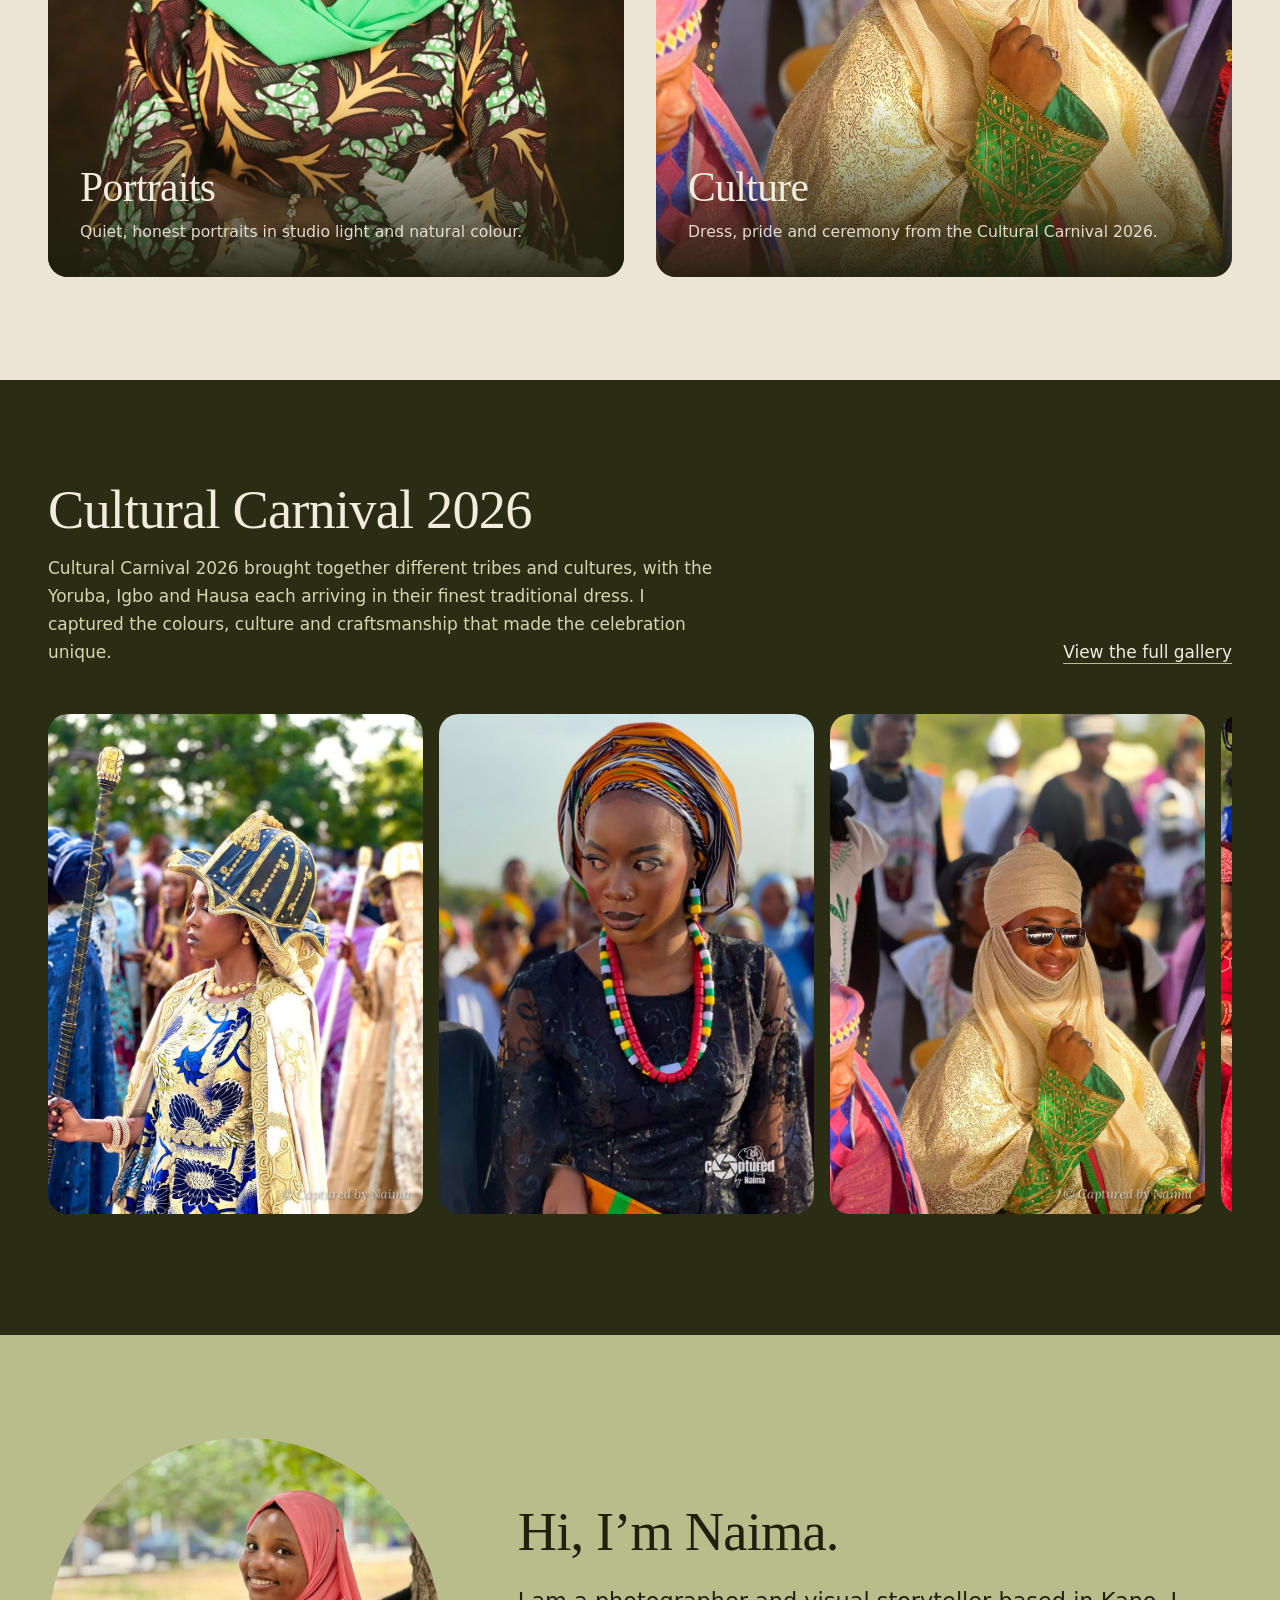
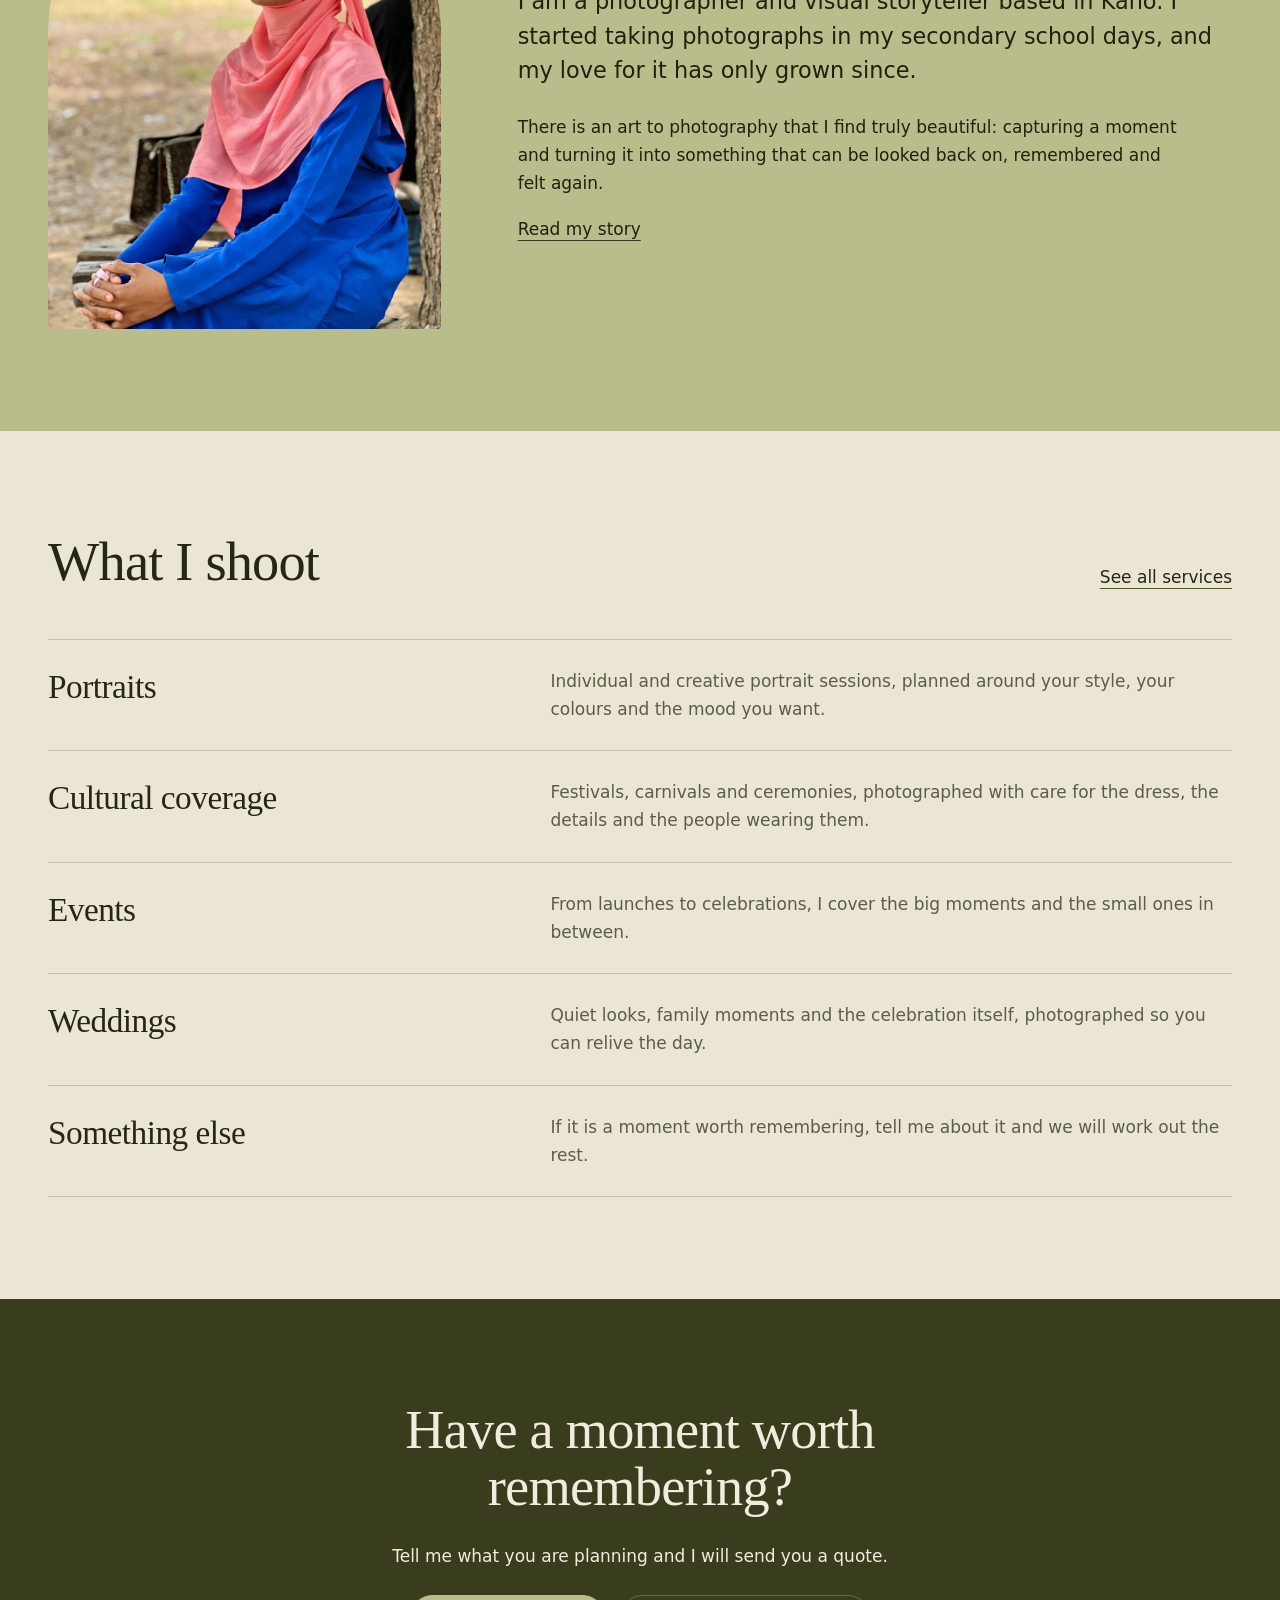
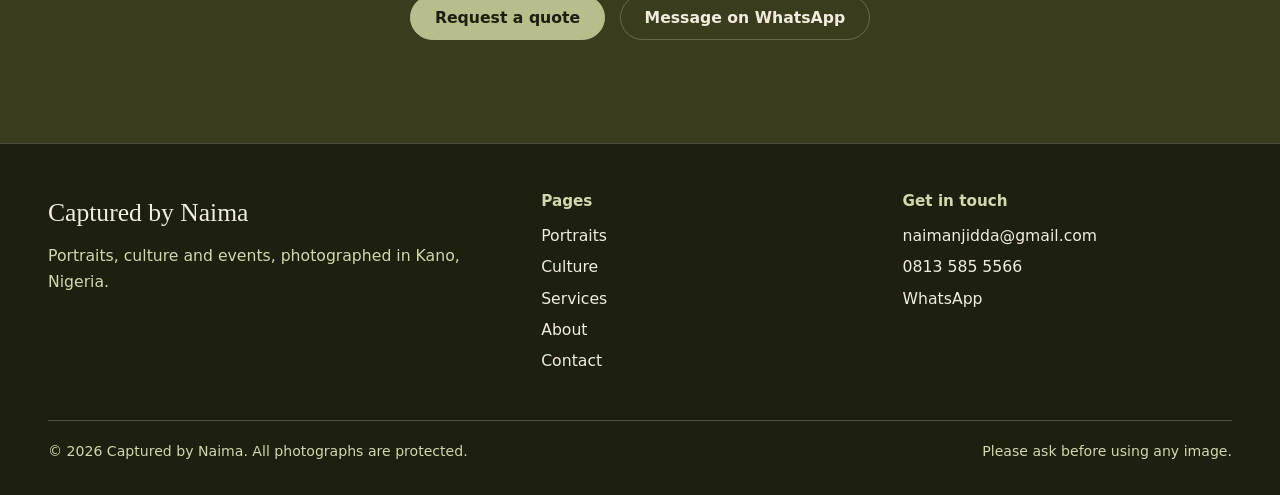
==== commit 9c056ba5: "Update index.html" ====
--- a/index.html
+++ b/index.html
@@ -32,7 +32,7 @@
 <section class="hero t-olive"><div class="wrap">
   <div>
     <h1>Captured<br>by Naima</h1>
-    <p class="lede">Portraits, culture and events, photographed in Kano. I turn a moment into something you can look back on, remember and feel again.</p>
+    <p class="lede">Finding beauty in people, places, and moments through photography, capturing portraits, events, weddings, cultural traditions, and the joy and beauty that make every moment special.</p>
     <div class="btn-row"><a class="btn" href="#work">See the work</a><a class="textlink" href="contact.html">Request a quote</a></div>
   </div>
   <div class="hero-art"><img src="images/thumbs/carnival-gold-cap-staff.jpg" width="900" height="1200" alt="A woman in a blue-and-gold ankara dress with a gold-embroidered cape and a studded dark cap, holding a ceremonial staff" fetchpriority="high"></div>
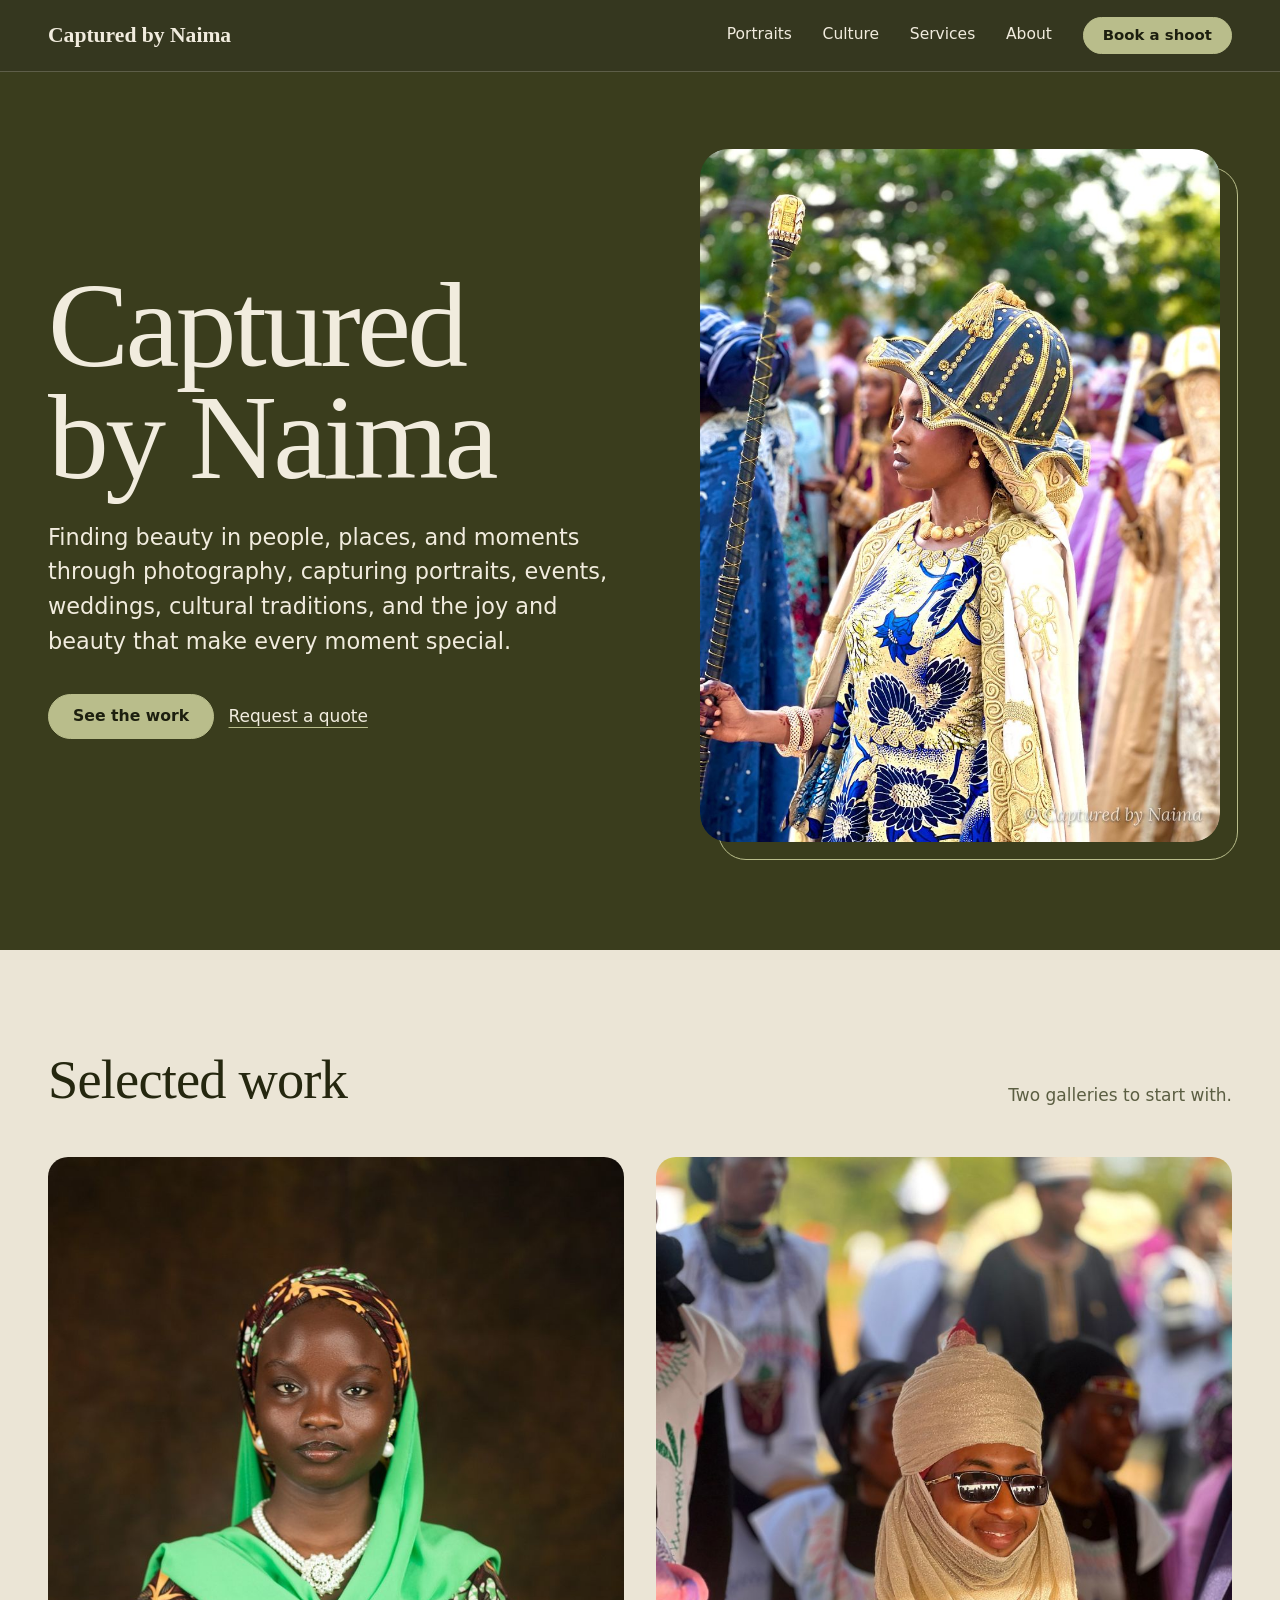
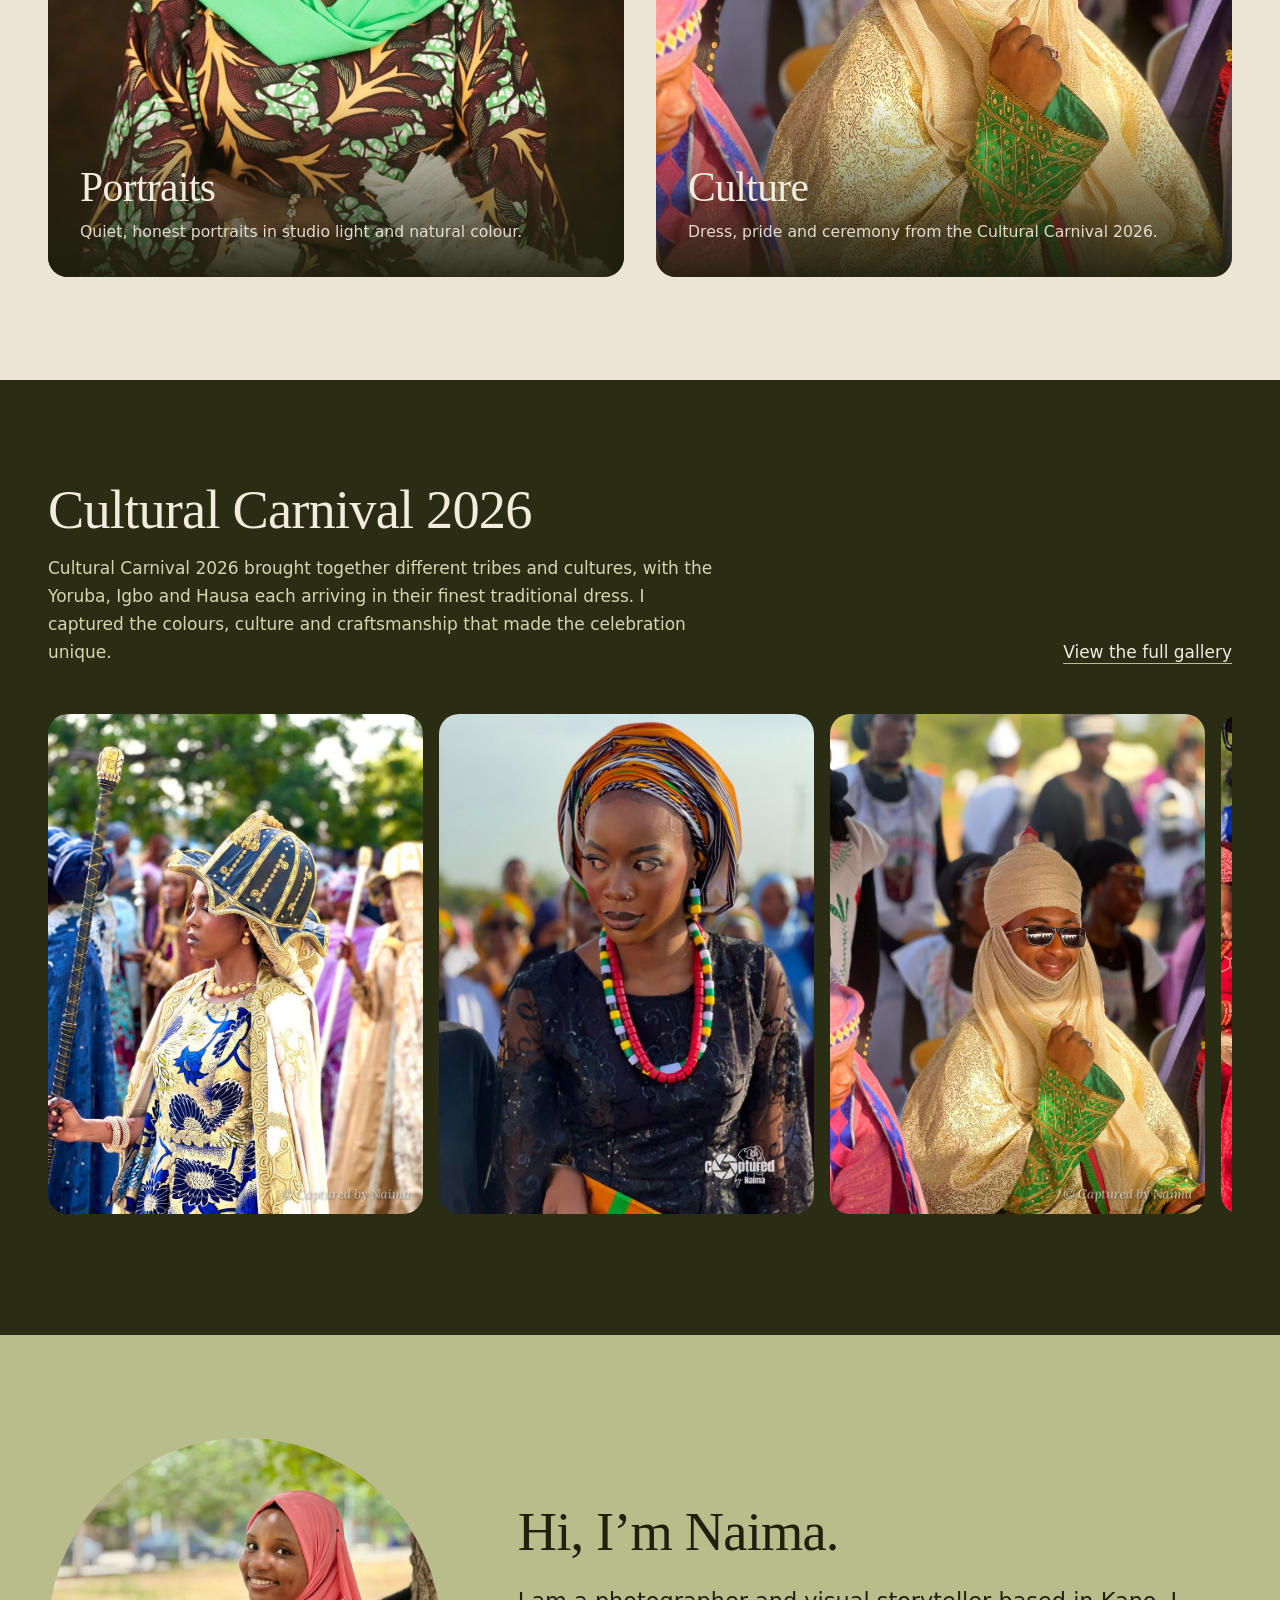
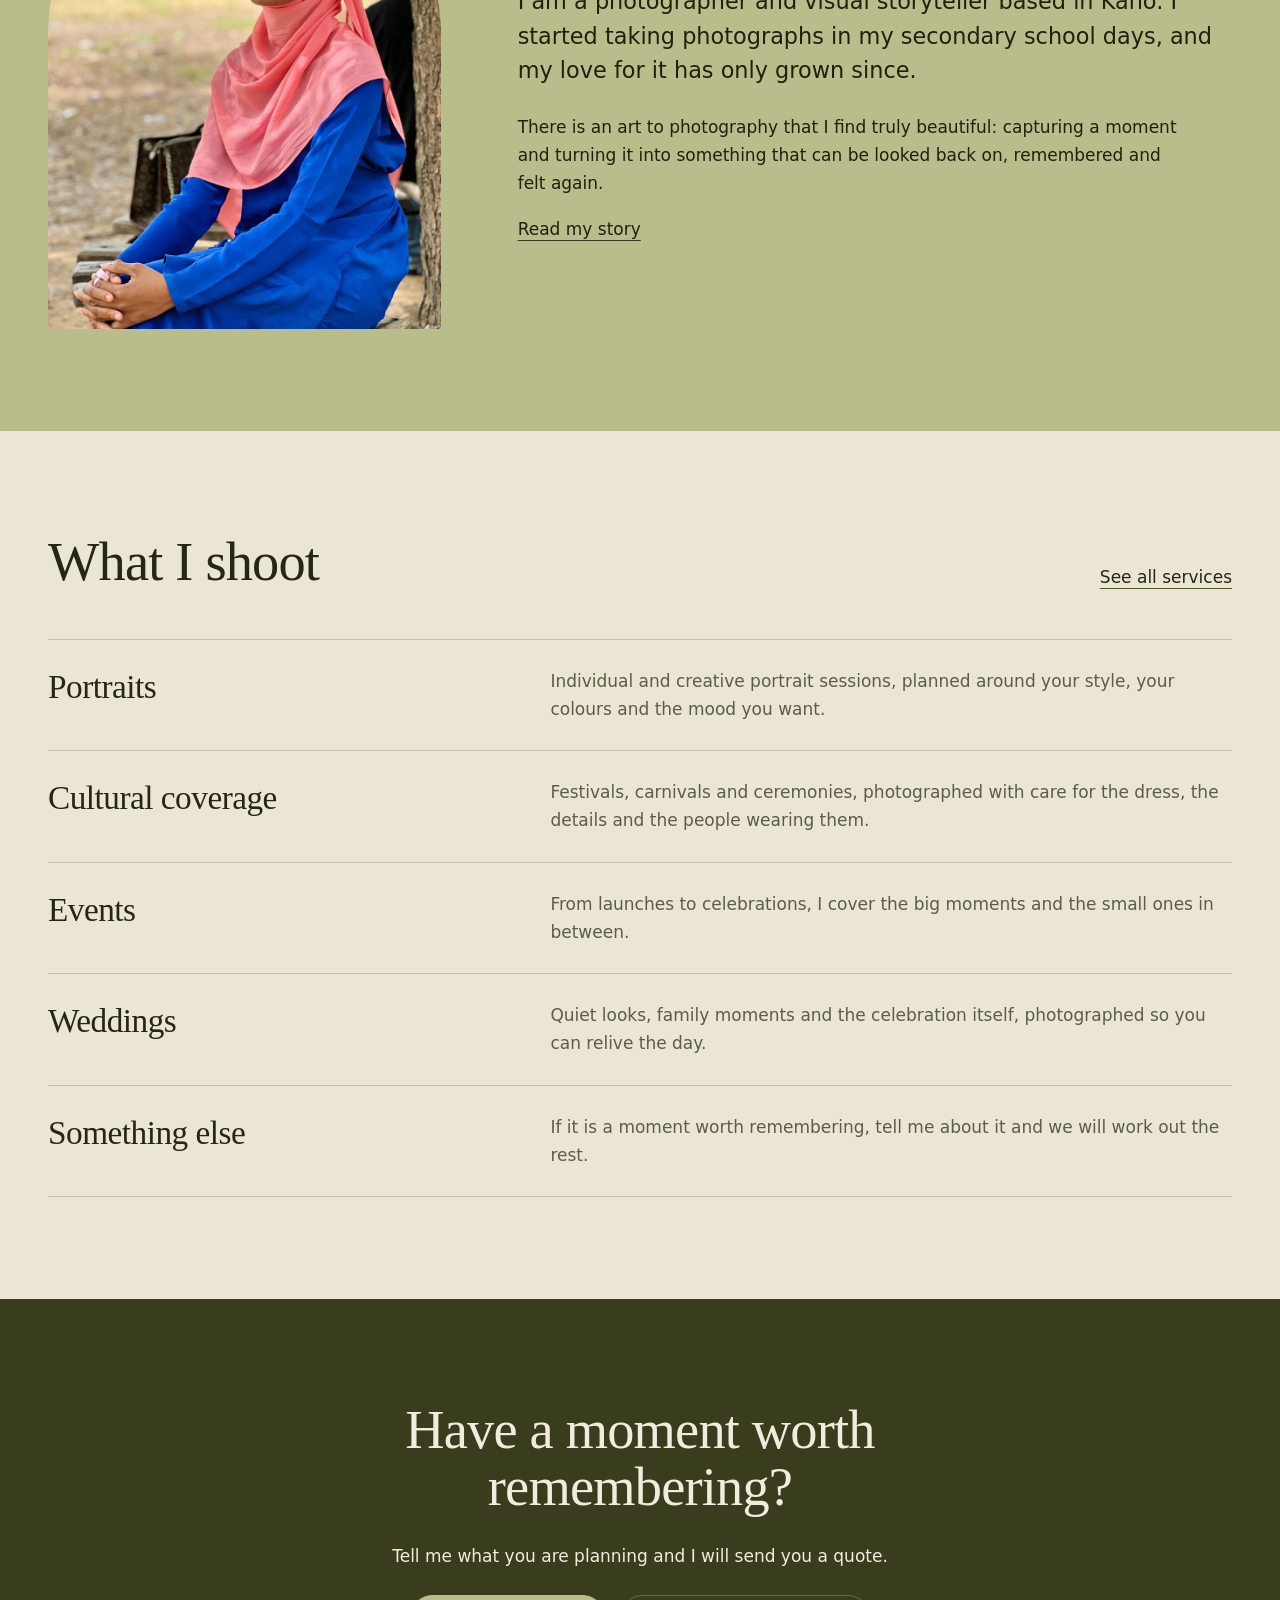
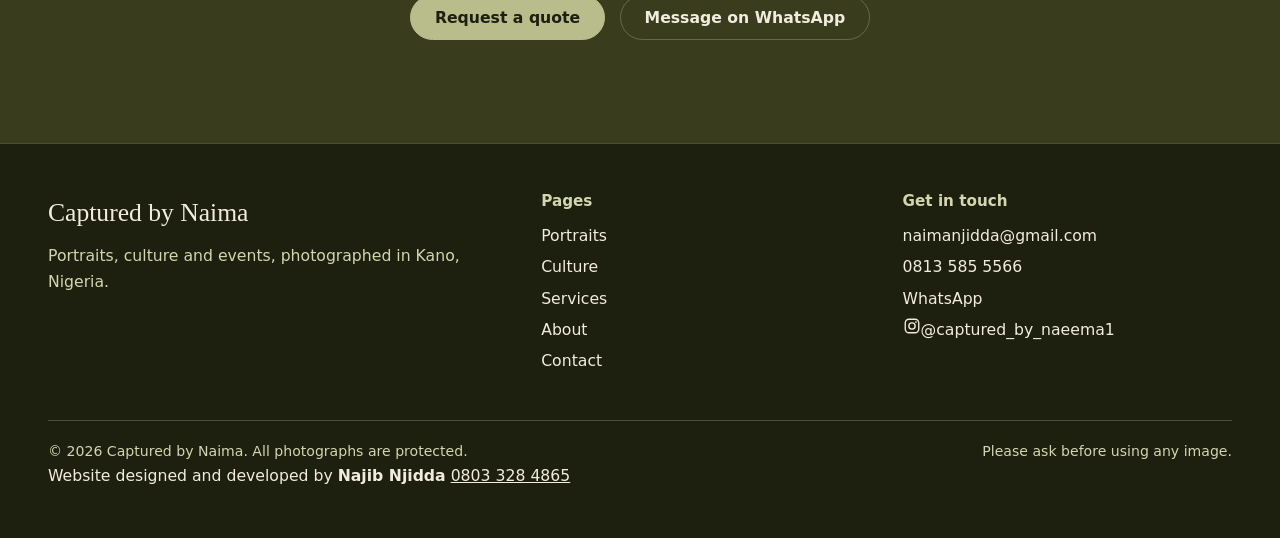
==== commit 9ebe5a2a: "Update index.html" ====
--- a/index.html
+++ b/index.html
@@ -85,9 +85,11 @@
     <div><h3>Get in touch</h3><ul>
       <li><a href="mailto:naimanjidda@gmail.com">naimanjidda@gmail.com</a></li>
       <li><a href="tel:+2348135855566">0813 585 5566</a></li>
-      <li><a href="https://wa.me/2348135855566" rel="noopener">WhatsApp</a></li></ul></div>
+      <li><a href="https://wa.me/2348135855566" rel="noopener">WhatsApp</a></li>
+      <li><a class="ig" href="https://www.instagram.com/captured_by_naeema1/" target="_blank" rel="noopener" aria-label="Captured by Naima on Instagram, @captured_by_naeema1"><svg class="ig-icon" viewBox="0 0 24 24" width="18" height="18" aria-hidden="true" focusable="false"><rect x="3" y="3" width="18" height="18" rx="5" fill="none" stroke="currentColor" stroke-width="1.8"/><circle cx="12" cy="12" r="4.2" fill="none" stroke="currentColor" stroke-width="1.8"/><circle cx="17.3" cy="6.7" r="1.2" fill="currentColor"/></svg><span>@captured_by_naeema1</span></a></li></ul></div>
   </div>
   <div class="legal"><span>&copy; <span id="year">2026</span> Captured by Naima. All photographs are protected.</span><span>Please ask before using any image.</span></div>
+  <p class="credit">Website designed and developed by <strong>Najib Njidda</strong> <a href="tel:+2348033284865">0803 328 4865</a></p>
 </div></footer>
 <script src="js/main.js" defer></script>
 </body>
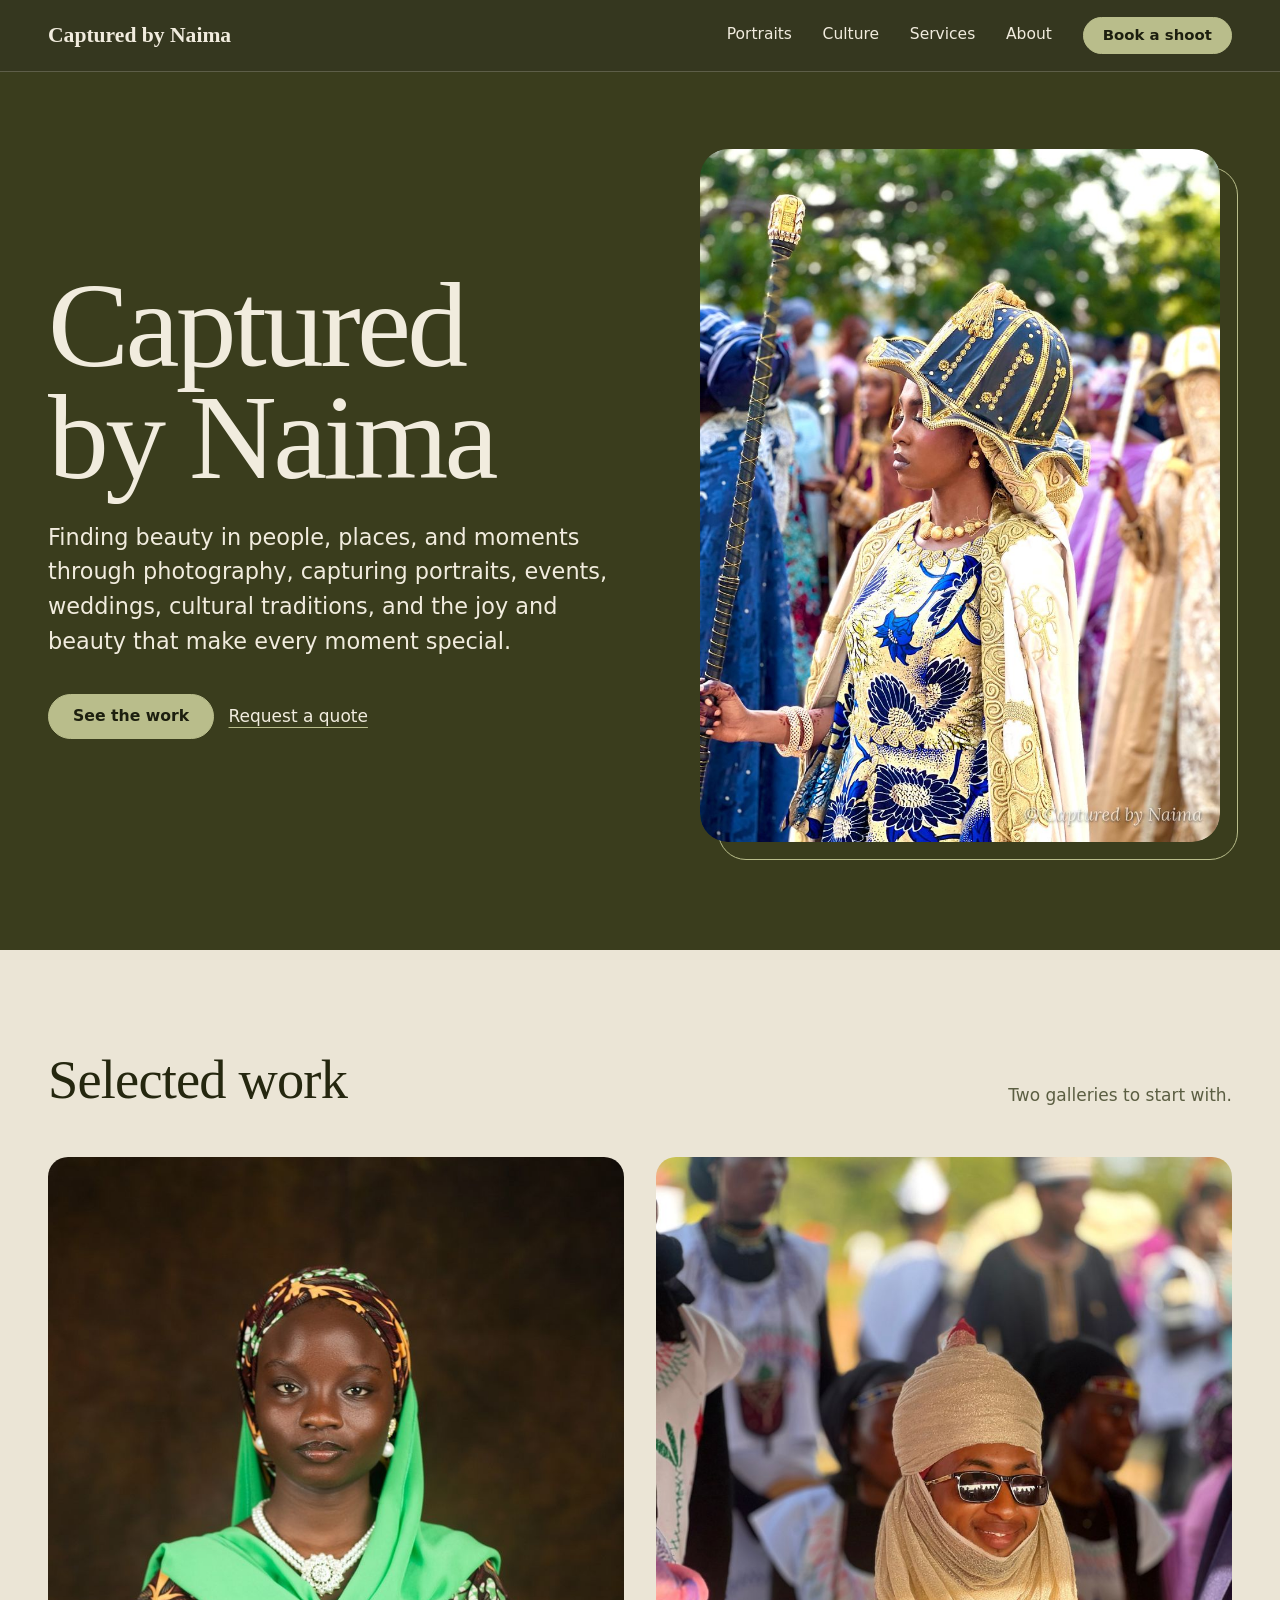
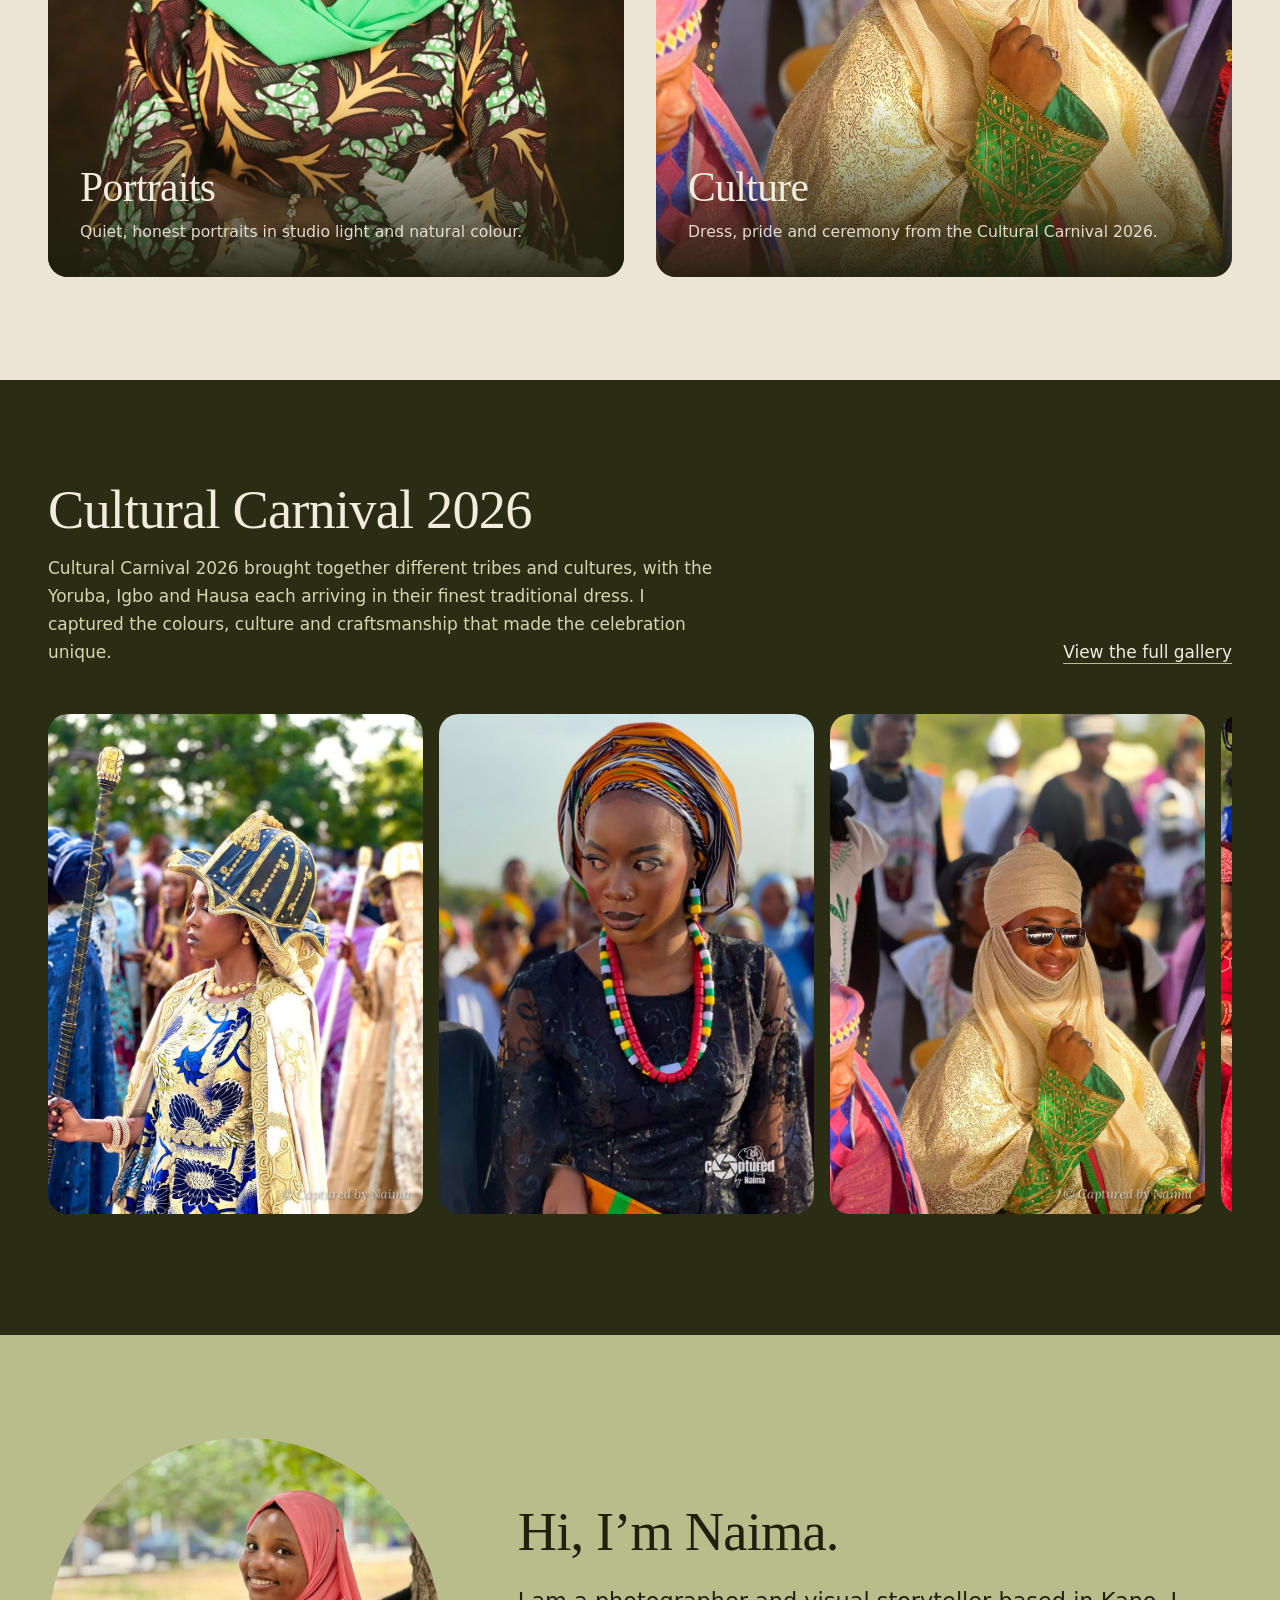
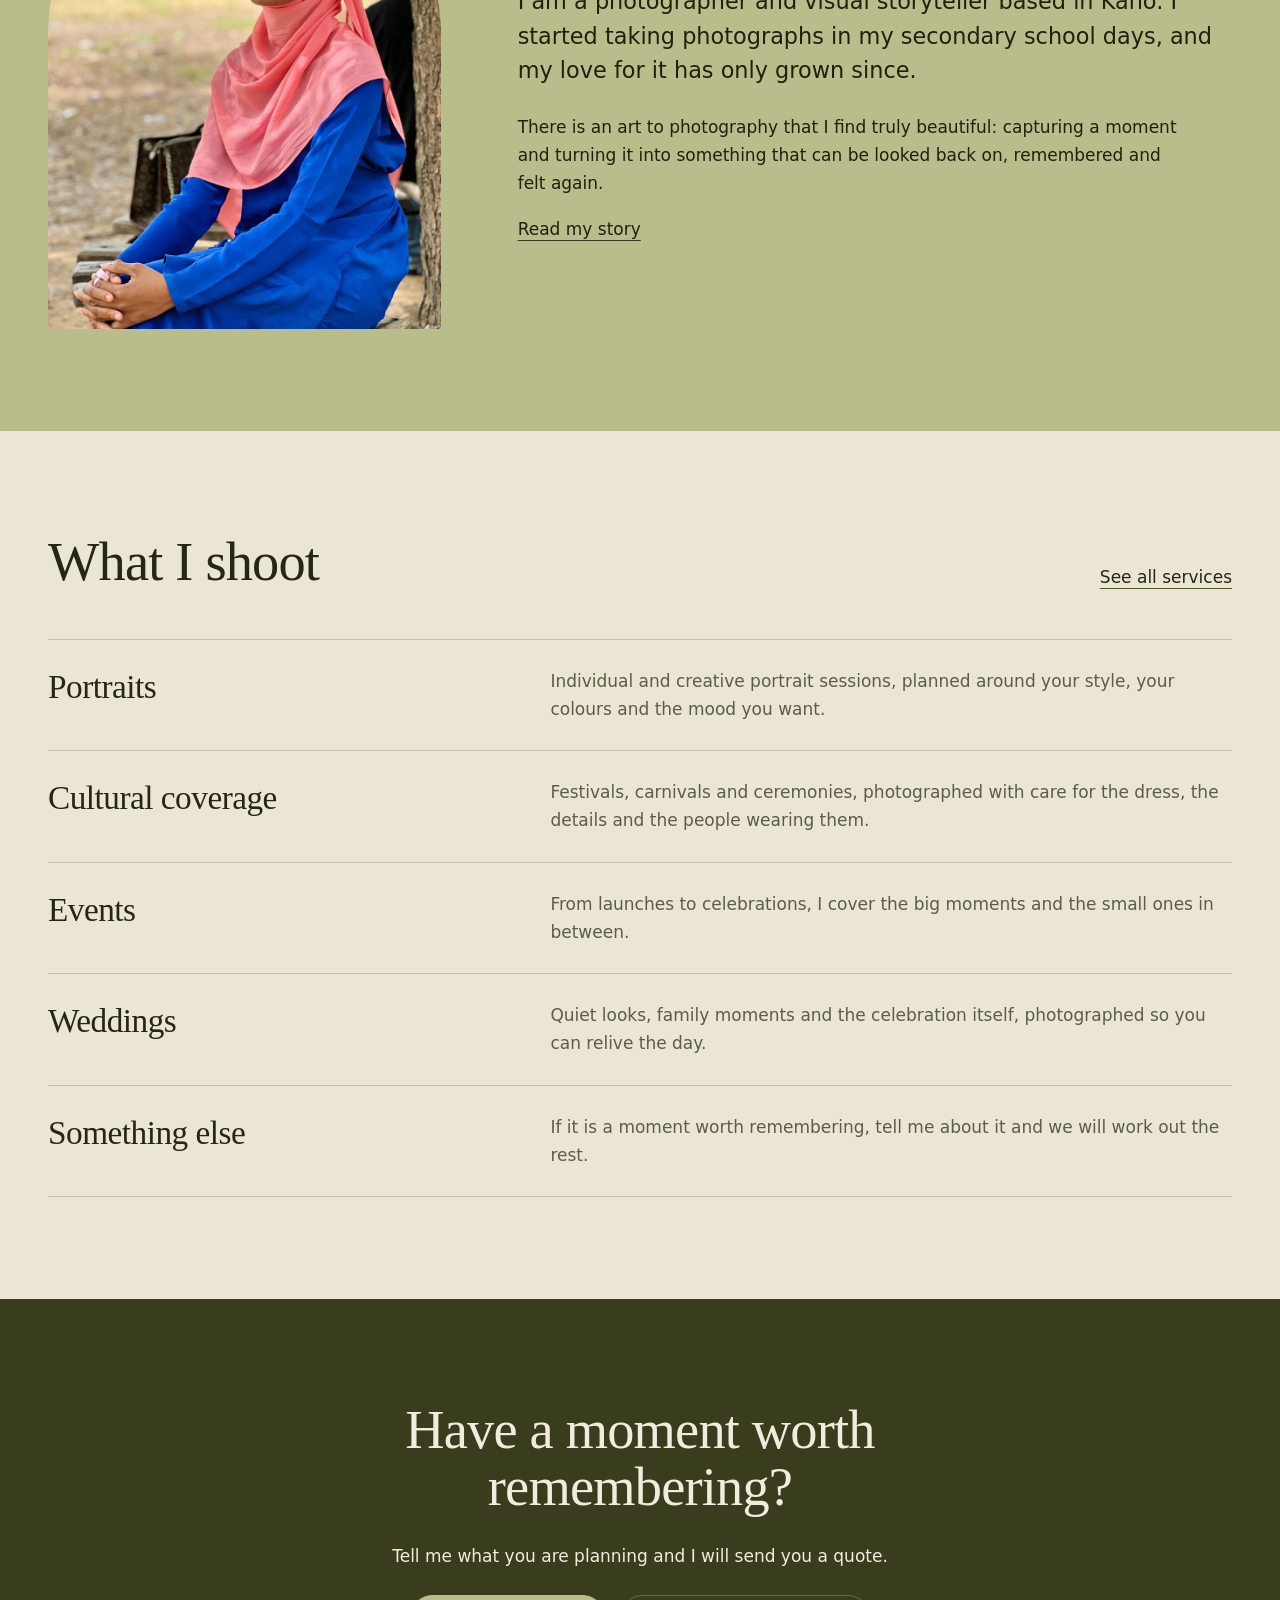
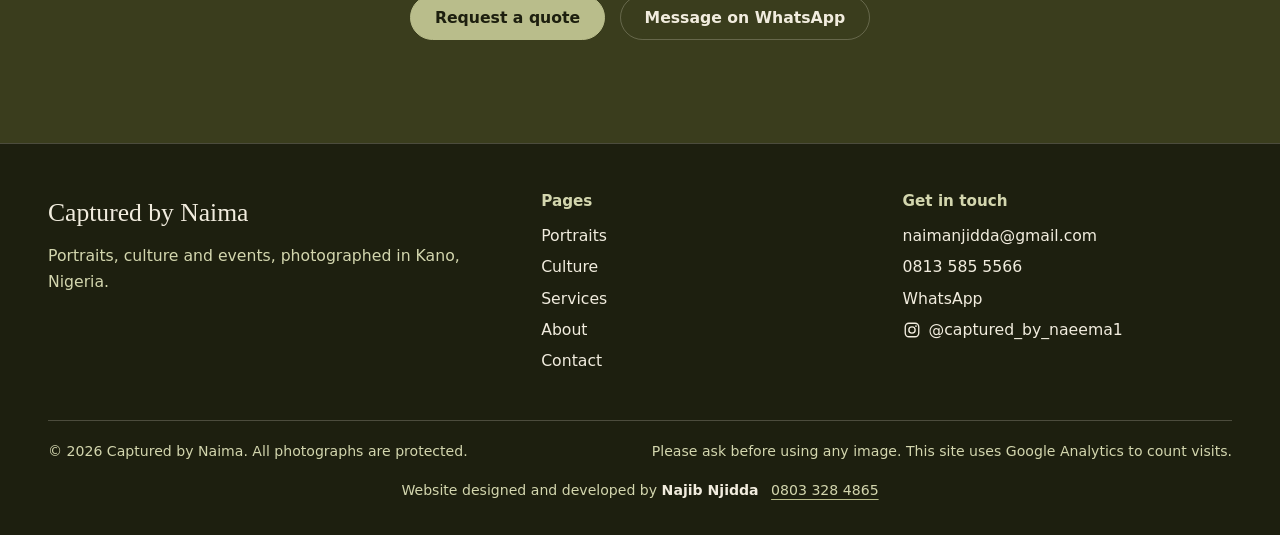
==== commit 13998199: "Update index.html" ====
--- a/index.html
+++ b/index.html
@@ -19,6 +19,14 @@
 <link rel="preconnect" href="https://fonts.gstatic.com" crossorigin>
 <link href="https://fonts.googleapis.com/css2?family=Fraunces:ital,opsz,wght@0,9..144,400..650;1,9..144,400..600&family=Instrument+Sans:wght@400;500;600&display=swap" rel="stylesheet">
 <link rel="stylesheet" href="css/style.css">
+<!-- Google tag (gtag.js) -->
+<script async src="https://www.googletagmanager.com/gtag/js?id=G-PQDNTJ7J6Q"></script>
+<script>
+  window.dataLayer = window.dataLayer || [];
+  function gtag(){dataLayer.push(arguments);}
+  gtag('js', new Date());
+  gtag('config', 'G-PQDNTJ7J6Q');
+</script>
 </head>
 <body>
 <a class="skip" href="#main">Skip to content</a>
@@ -88,7 +96,7 @@
       <li><a href="https://wa.me/2348135855566" rel="noopener">WhatsApp</a></li>
       <li><a class="ig" href="https://www.instagram.com/captured_by_naeema1/" target="_blank" rel="noopener" aria-label="Captured by Naima on Instagram, @captured_by_naeema1"><svg class="ig-icon" viewBox="0 0 24 24" width="18" height="18" aria-hidden="true" focusable="false"><rect x="3" y="3" width="18" height="18" rx="5" fill="none" stroke="currentColor" stroke-width="1.8"/><circle cx="12" cy="12" r="4.2" fill="none" stroke="currentColor" stroke-width="1.8"/><circle cx="17.3" cy="6.7" r="1.2" fill="currentColor"/></svg><span>@captured_by_naeema1</span></a></li></ul></div>
   </div>
-  <div class="legal"><span>&copy; <span id="year">2026</span> Captured by Naima. All photographs are protected.</span><span>Please ask before using any image.</span></div>
+  <div class="legal"><span>&copy; <span id="year">2026</span> Captured by Naima. All photographs are protected.</span><span>Please ask before using any image. This site uses Google Analytics to count visits.</span></div>
   <p class="credit">Website designed and developed by <strong>Najib Njidda</strong> <a href="tel:+2348033284865">0803 328 4865</a></p>
 </div></footer>
 <script src="js/main.js" defer></script>
--- a/css/style.css
+++ b/css/style.css
@@ -220,3 +220,15 @@
 }
 
 .site-footer { background: var(--olive-950); }
+
+/* Instagram link with icon */
+.ig { display: inline-flex; align-items: center; gap: .5rem; }
+.ig-icon { flex: none; }
+.contact-list dd .ig { font-size: 1.15rem; }
+.contact-list dd .ig:hover { color: var(--accent); }
+
+/* Developer credit */
+.credit { max-width: none; margin: 1rem 0 0; text-align: center; font-size: .88rem; color: var(--muted); }
+.credit strong { color: var(--ink); font-weight: 600; }
+.credit a { margin-left: .5rem; text-decoration: underline; text-decoration-color: var(--accent); text-underline-offset: .25em; }
+.credit a:hover { color: var(--accent); }
